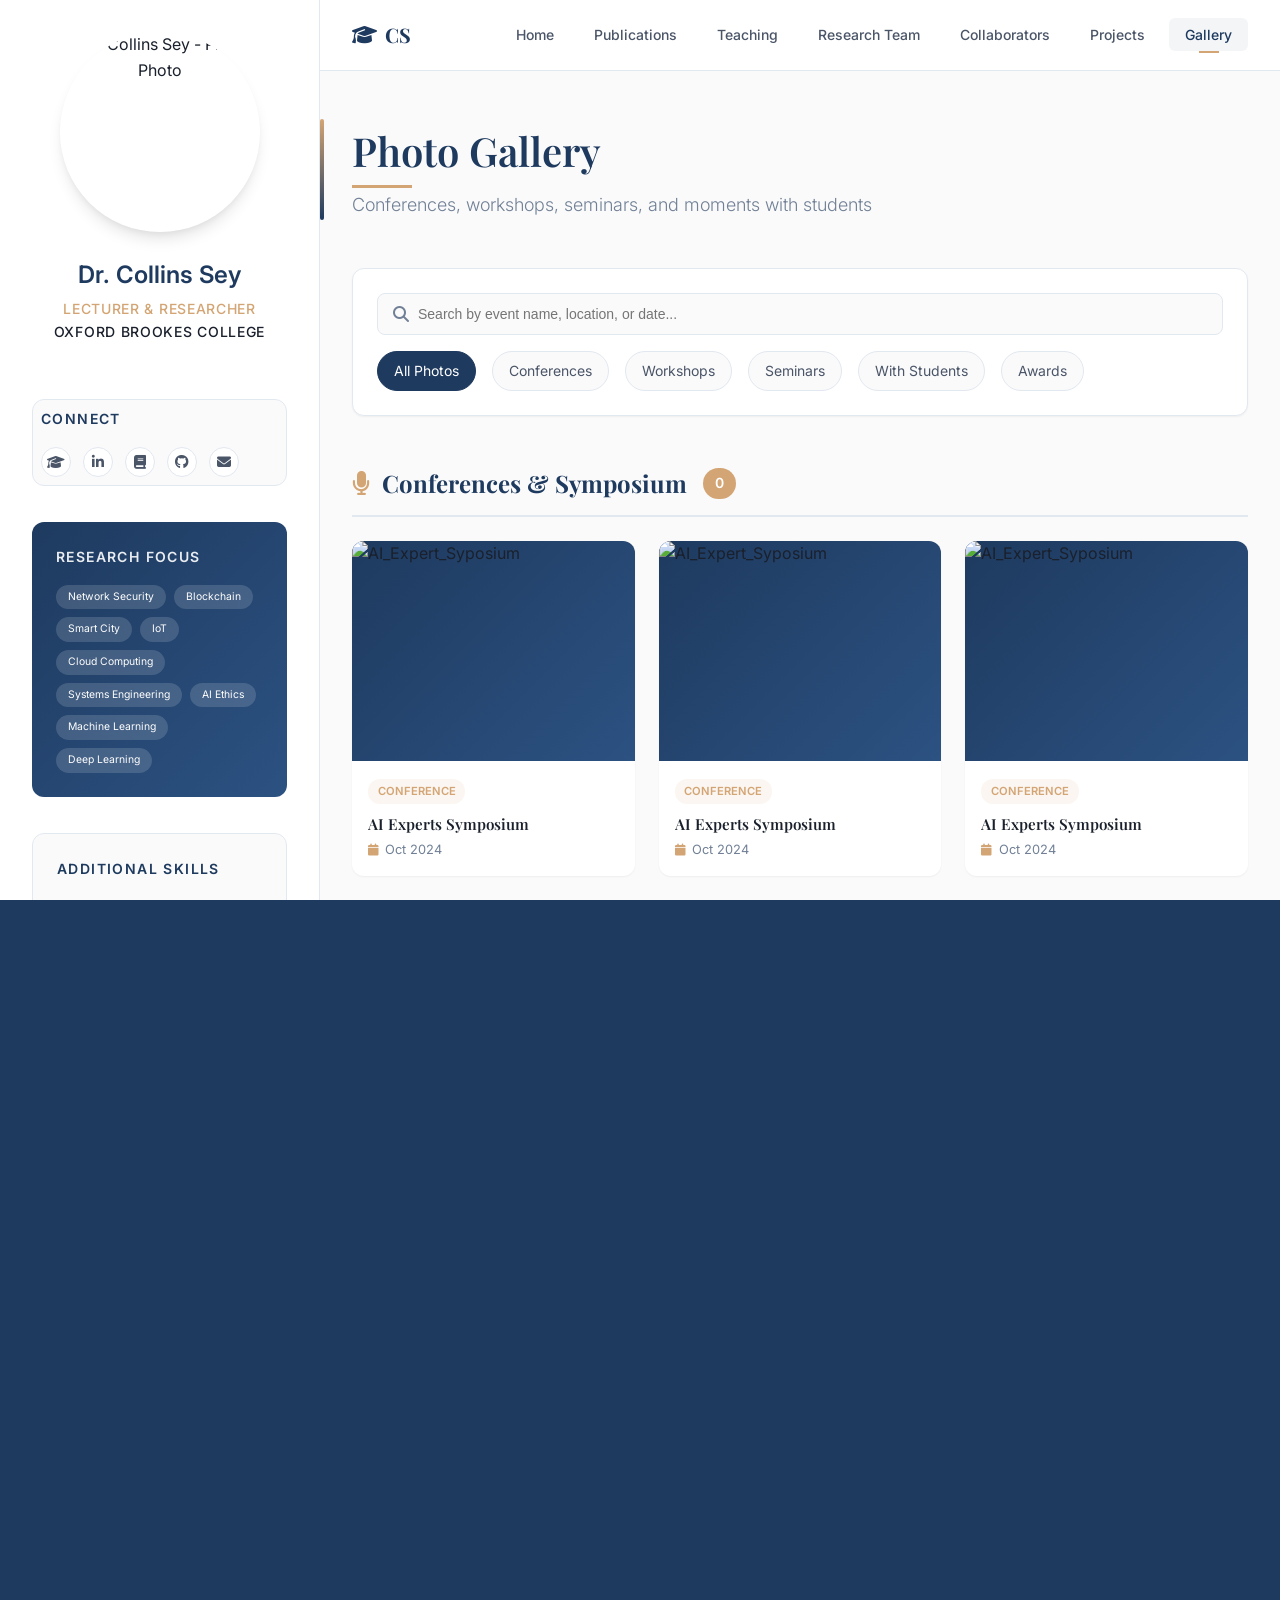
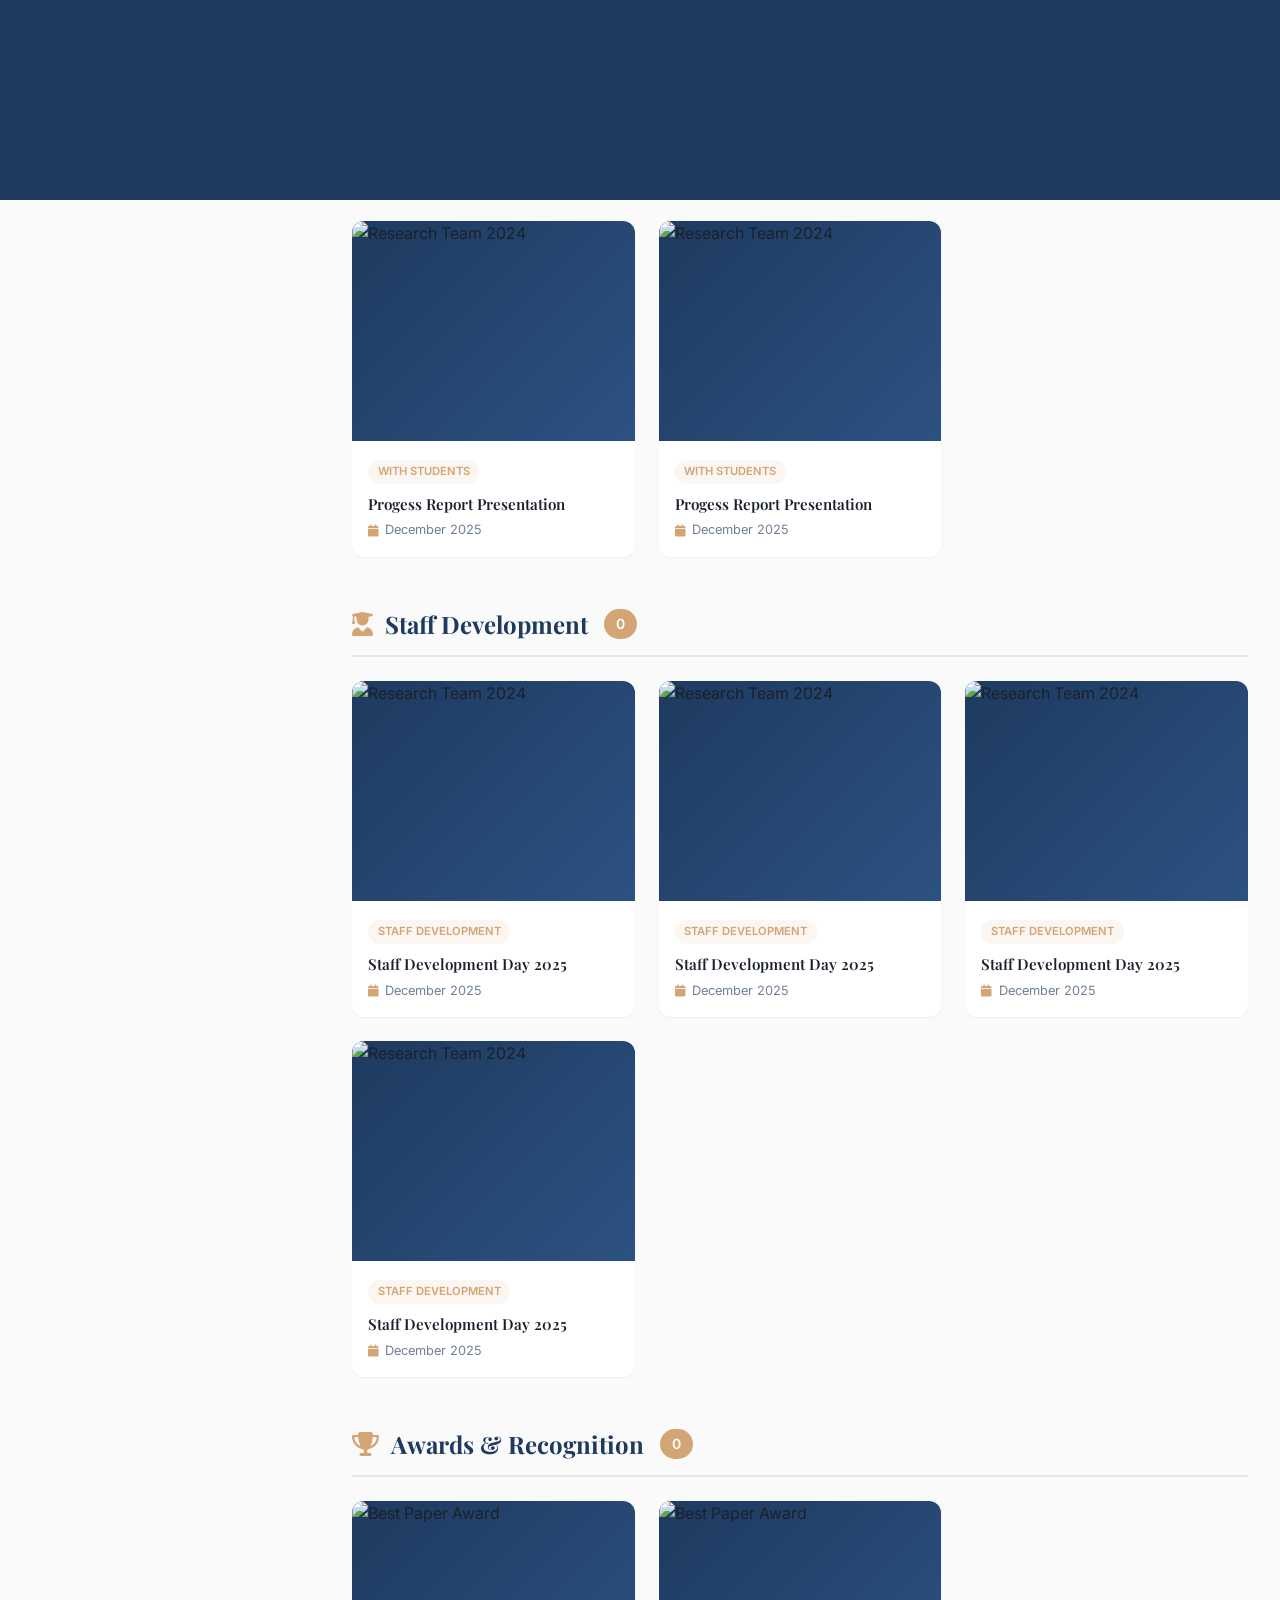
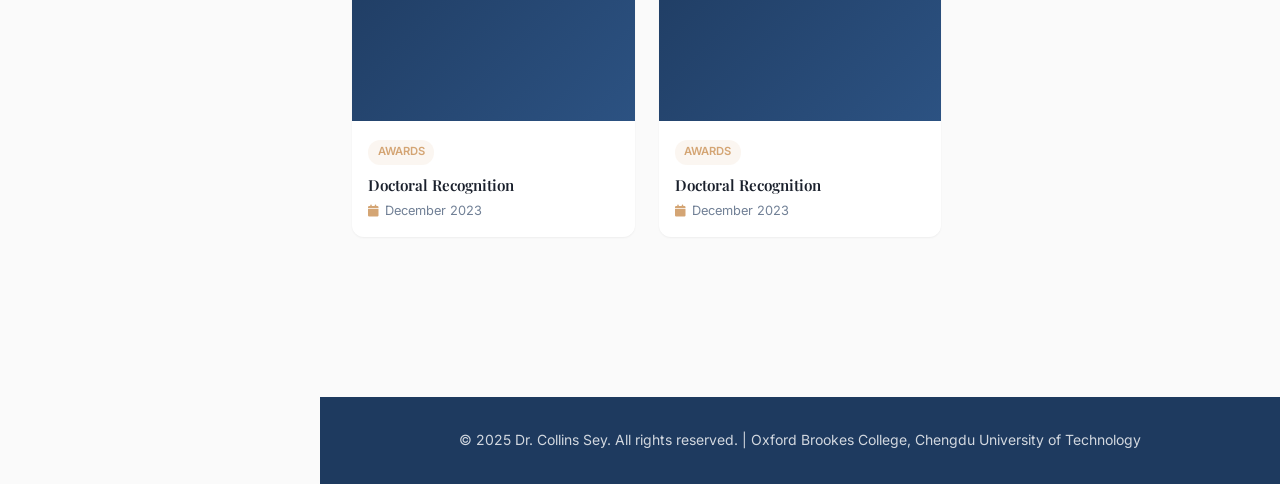
==== gallery.html @ 907a866e "Add files via upload" ====
<!DOCTYPE html>
<html lang="en">
<head>
    <meta charset="UTF-8">
    <meta name="viewport" content="width=device-width, initial-scale=1.0">
    <title>Gallery | Dr. Collins Sey</title>
    <link rel="icon" type="image/png" href="img/favicon.png">
    <link rel="preconnect" href="https://fonts.googleapis.com">
    <link rel="preconnect" href="https://fonts.gstatic.com" crossorigin>
    <link href="https://fonts.googleapis.com/css2?family=Inter:wght@300;400;500;600;700&family=Playfair+Display:wght@400;500;600;700&display=swap" rel="stylesheet">
    <link rel="stylesheet" href="https://cdnjs.cloudflare.com/ajax/libs/font-awesome/6.4.0/css/all.min.css">
    <style>
        :root {
            --primary: #1e3a5f;
            --primary-light: #2c5282;
            --accent: #d4a574;
            --accent-light: #e8c9a8;
            --bg-primary: #fafafa;
            --bg-secondary: #ffffff;
            --text-primary: #1a202c;
            --text-secondary: #4a5568;
            --text-muted: #718096;
            --border: #e2e8f0;
            --shadow-sm: 0 1px 2px 0 rgba(0, 0, 0, 0.05);
            --shadow-md: 0 4px 6px -1px rgba(0, 0, 0, 0.1), 0 2px 4px -1px rgba(0, 0, 0, 0.06);
            --shadow-lg: 0 10px 15px -3px rgba(0, 0, 0, 0.1), 0 4px 6px -2px rgba(0, 0, 0, 0.05);
            --shadow-xl: 0 20px 25px -5px rgba(0, 0, 0, 0.1), 0 10px 10px -5px rgba(0, 0, 0, 0.04);
            --transition: all 0.3s cubic-bezier(0.4, 0, 0.2, 1);
        }

        * {
            margin: 0;
            padding: 0;
            box-sizing: border-box;
        }

        html {
            scroll-behavior: smooth;
        }

        body {
            font-family: 'Inter', sans-serif;
            background-color: var(--bg-primary);
            color: var(--text-primary);
            line-height: 1.6;
            overflow-x: hidden;
        }

        h1, h2, h3, h4 {
            font-family: 'Playfair Display', serif;
            font-weight: 600;
        }

        /* Progress Bar */
        .progress-container {
            position: fixed;
            top: 0;
            left: 0;
            width: 100%;
            height: 3px;
            background: transparent;
            z-index: 1001;
        }

        .progress-bar {
            height: 100%;
            background: linear-gradient(90deg, var(--primary) 0%, var(--accent) 100%);
            width: 0%;
            transition: width 0.1s ease-out;
        }

        /* Layout */
        .app-container {
            display: flex;
            min-height: 100vh;
        }

        /* Sidebar */
        .sidebar {
            position: fixed;
            left: 0;
            top: 0;
            width: 320px;
            height: 100vh;
            background: var(--bg-secondary);
            border-right: 1px solid var(--border);
            padding: 2rem;
            display: flex;
            flex-direction: column;
            z-index: 100;
            overflow-y: auto;
            transition: var(--transition);
        }

        .sidebar-profile {
            text-align: center;
            margin-bottom: 2rem;
        }

        .profile-photo-container {
            position: relative;
            width: 200px;
            height: 200px;
            margin: 0 auto 1.5rem;
            border-radius: 50%;
            overflow: hidden;
            box-shadow: var(--shadow-lg);
            animation: pulse-glow 3s ease-in-out infinite;
        }

        @keyframes pulse-glow {
            0%, 100% { box-shadow: 0 10px 30px rgba(30, 58, 95, 0.2); }
            50% { box-shadow: 0 15px 40px rgba(30, 58, 95, 0.35); }
        }

        .profile-photo {
            width: 100%;
            height: 100%;
            object-fit: cover;
            transition: var(--transition);
        }

        .profile-photo-container:hover .profile-photo {
            transform: scale(1.05);
        }

        .sidebar-name {
            font-size: 1.5rem;
            color: var(--primary);
            margin-bottom: 0.25rem;
            animation: fade-in-up 0.8s ease-out;
            font-family: 'Inter', sans-serif;
        }

        .sidebar-title {
            font-size: 0.875rem;
            color: var(--accent);
            font-weight: 500;
            letter-spacing: 0.05em;
            text-transform: uppercase;
            animation: fade-in-up 0.8s ease-out 0.1s both;
        }

        .sidebar-title-sub {
            font-size: 0.875rem;
            font-weight: 500;
            letter-spacing: 0.05em;
            text-transform: uppercase;
            animation: fade-in-up 0.8s ease-out 0.1s both;
        }

        .research-focus {
            margin: 0.8rem 0;
            padding: 1.5rem;
            background: linear-gradient(135deg, var(--primary) 0%, var(--primary-light) 100%);
            border-radius: 12px;
            color: white;
            animation: fade-in-up 0.8s ease-out 0.2s both;
        }

        .research-focus h3 {
            font-size: 0.875rem;
            text-transform: uppercase;
            letter-spacing: 0.1em;
            margin-bottom: 1rem;
            opacity: 0.9;
            font-family: 'Inter', sans-serif;
        }

        .research-tags {
            display: flex;
            flex-wrap: wrap;
            gap: 0.5rem;
        }

        .research-tag {
            background: rgba(255, 255, 255, 0.15);
            padding: 0.25rem 0.75rem;
            border-radius: 20px;
            font-size: 0.65rem;
            backdrop-filter: blur(10px);
            transition: var(--transition);
        }

        .research-tag:hover {
            background: rgba(255, 255, 255, 0.25);
            transform: translateY(-2px);
        }

        .additional-expertise {
            margin: 1.5rem 0;
            padding: 1.5rem;
            background: var(--bg-primary);
            border-radius: 12px;
            border: 1px solid var(--border);
            animation: fade-in-up 0.8s ease-out 0.25s both;
        }

        .additional-expertise h3 {
            font-size: 0.875rem;
            text-transform: uppercase;
            letter-spacing: 0.1em;
            color: var(--primary);
            margin-bottom: 1rem;
            font-family: 'Inter', sans-serif;
            font-weight: 600;
        }

        .expertise-list {
            list-style: none;
        }

        .expertise-item {
            display: flex;
            align-items: flex-start;
            gap: 0.75rem;
            margin-bottom: 0.75rem;
            font-size: 0.775rem;
            color: var(--text-secondary);
            transition: var(--transition);
        }

        .expertise-item:hover {
            color: var(--primary);
            transform: translateX(5px);
        }

        .expertise-item i {
            color: var(--accent);
            margin-top: 0.25rem;
            font-size: 0.5rem;
        }

        .sidebar-social {
            margin: 1.5rem 0;
            padding: 0.5rem;
            background: var(--bg-primary);
            border-radius: 12px;
            border: 1px solid var(--border);
            animation: fade-in-up 0.8s ease-out 0.35s both;
        }

        .sidebar-social h3 {
            font-size: 0.875rem;
            text-transform: uppercase;
            letter-spacing: 0.1em;
            color: var(--primary);
            margin-bottom: 1rem;
            font-family: 'Inter', sans-serif;
            font-weight: 600;
        }

        .sidebar-social-links {
            display: flex;
            gap: 0.75rem;
            flex-wrap: wrap;
        }

        .sidebar-social-link {
            width: 30px;
            height: 30px;
            border-radius: 50%;
            background: var(--bg-secondary);
            border: 1px solid var(--border);
            display: flex;
            align-items: center;
            justify-content: center;
            color: var(--text-secondary);
            text-decoration: none;
            transition: var(--transition);
            font-size: 0.875rem;
        }

        .sidebar-social-link:hover {
            background: var(--primary);
            border-color: var(--primary);
            color: white;
            transform: translateY(-3px);
            box-shadow: var(--shadow-md);
        }

        .sidebar-contact {
            margin-top: auto;
            padding-top: 1.18rem;
            border-top: 1px solid var(--border);
            animation: fade-in-up 0.8s ease-out 0.4s both;
        }

        .sidebar-contact h4 {
            font-size: 0.975rem;
            color: var(--text-secondary);
            margin-bottom: 1rem;
            font-family: 'Inter', sans-serif;
            font-weight: 500;
        }

        .contact-item {
            display: flex;
            align-items: center;
            gap: 0.75rem;
            margin-bottom: 0.75rem;
            font-size: 0.775rem;
            color: var(--text-secondary);
            transition: var(--transition);
        }

        .contact-item:hover {
            color: var(--primary);
            transform: translateX(5px);
        }

        .contact-item i {
            width: 20px;
            color: var(--accent);
        }

        .sidebar-toggle {
            display: none;
            position: fixed;
            top: 1rem;
            left: 1rem;
            z-index: 101;
            background: var(--bg-secondary);
            border: 1px solid var(--border);
            padding: 0.75rem;
            border-radius: 8px;
            cursor: pointer;
            box-shadow: var(--shadow-md);
            transition: var(--transition);
        }

        .sidebar-toggle:hover {
            background: var(--primary);
            color: white;
        }

        .main-content {
            margin-left: 320px;
            flex: 1;
            min-height: 100vh;
        }

        .top-nav {
            position: sticky;
            top: 0;
            background: rgba(255, 255, 255, 0.95);
            backdrop-filter: blur(10px);
            border-bottom: 1px solid var(--border);
            padding: 0 2rem;
            z-index: 99;
            transition: var(--transition);
        }

        .nav-container {
            max-width: 1200px;
            margin: 0 auto;
            display: flex;
            justify-content: space-between;
            align-items: center;
            height: 70px;
        }

        .nav-logo {
            font-family: 'Playfair Display', serif;
            font-size: 1.25rem;
            font-weight: 700;
            color: var(--primary);
            text-decoration: none;
            display: flex;
            align-items: center;
            gap: 0.5rem;
        }

        .nav-links {
            display: flex;
            list-style: none;
            gap: 0.5rem;
        }

        .nav-link {
            text-decoration: none;
            color: var(--text-secondary);
            font-size: 0.875rem;
            font-weight: 500;
            padding: 0.5rem 1rem;
            border-radius: 6px;
            transition: var(--transition);
            position: relative;
        }

        .nav-link:hover,
        .nav-link.active {
            color: var(--primary);
            background: rgba(30, 58, 95, 0.05);
        }

        .nav-link::after {
            content: '';
            position: absolute;
            bottom: -2px;
            left: 50%;
            transform: translateX(-50%);
            width: 0;
            height: 2px;
            background: var(--accent);
            transition: var(--transition);
        }

        .nav-link:hover::after,
        .nav-link.active::after {
            width: 20px;
        }

        .mobile-nav-toggle {
            display: none;
            background: none;
            border: none;
            font-size: 1.5rem;
            color: var(--primary);
            cursor: pointer;
            padding: 0.5rem;
            z-index: 1000;
            transition: var(--transition);
        }

        .mobile-nav {
            display: none;
            position: fixed;
            top: 70px;
            left: 0;
            right: 0;
            background: var(--bg-secondary);
            border-bottom: 1px solid var(--border);
            box-shadow: var(--shadow-lg);
            z-index: 98;
            max-height: 0;
            overflow: hidden;
            transition: max-height 0.3s ease-out;
        }

        .mobile-nav.active {
            max-height: 500px;
        }

        .mobile-nav-links {
            list-style: none;
            padding: 1rem;
        }

        .mobile-nav-link {
            display: block;
            padding: 1rem;
            color: var(--text-secondary);
            text-decoration: none;
            font-weight: 500;
            border-radius: 8px;
            transition: var(--transition);
            border-bottom: 1px solid var(--border);
        }

        .mobile-nav-link:hover,
        .mobile-nav-link.active {
            background: rgba(30, 58, 95, 0.05);
            color: var(--primary);
            padding-left: 1.5rem;
        }

        .mobile-nav-link i {
            margin-right: 0.75rem;
            width: 20px;
            color: var(--accent);
        }

        .page-section {
            max-width: 1200px;
            margin: 0 auto;
            padding: 3rem 2rem;
            opacity: 0;
            transform: translateY(20px);
            animation: fade-in-up 0.6s ease-out forwards;
        }

        @keyframes fade-in-up {
            to {
                opacity: 1;
                transform: translateY(0);
            }
        }

        .section-header {
            margin-bottom: 3rem;
            position: relative;
        }

        .section-header::before {
            content: '';
            position: absolute;
            left: -2rem;
            top: 0;
            width: 4px;
            height: 100%;
            background: linear-gradient(180deg, var(--accent) 0%, var(--primary) 100%);
            border-radius: 2px;
        }

        .section-title {
            font-size: 2.5rem;
            color: var(--primary);
            margin-bottom: 0.5rem;
            position: relative;
            display: inline-block;
        }

        .section-title::after {
            content: '';
            position: absolute;
            bottom: -5px;
            left: 0;
            width: 60px;
            height: 3px;
            background: var(--accent);
            animation: expand-width 1s ease-out 0.5s both;
        }

        @keyframes expand-width {
            from { width: 0; }
            to { width: 60px; }
        }

        .section-subtitle {
            color: var(--text-muted);
            font-size: 1.125rem;
            font-weight: 300;
        }

        /* Gallery Controls */
        .gallery-controls {
            background: var(--bg-secondary);
            padding: 1.5rem;
            border-radius: 12px;
            border: 1px solid var(--border);
            margin-bottom: 3rem;
            box-shadow: var(--shadow-sm);
        }

        .search-box {
            position: relative;
            width: 100%;
            margin-bottom: 1rem;
        }

        .search-box input {
            width: 100%;
            padding: 0.75rem 1rem 0.75rem 2.5rem;
            border: 1px solid var(--border);
            border-radius: 8px;
            font-size: 0.875rem;
            transition: var(--transition);
            background: var(--bg-primary);
        }

        .search-box input:focus {
            outline: none;
            border-color: var(--accent);
            box-shadow: 0 0 0 3px rgba(212, 165, 116, 0.1);
        }

        .search-box i {
            position: absolute;
            left: 1rem;
            top: 50%;
            transform: translateY(-50%);
            color: var(--text-muted);
        }

        .gallery-filters {
            display: flex;
            gap: 1rem;
            flex-wrap: wrap;
        }

        .filter-chip {
            padding: 0.5rem 1rem;
            background: var(--bg-primary);
            border: 1px solid var(--border);
            border-radius: 20px;
            font-size: 0.875rem;
            color: var(--text-secondary);
            cursor: pointer;
            transition: var(--transition);
        }

        .filter-chip:hover,
        .filter-chip.active {
            background: var(--primary);
            color: white;
            border-color: var(--primary);
        }

        /* Gallery Stats */
        .gallery-stats {
            display: grid;
            grid-template-columns: repeat(4, 1fr);
            gap: 1.5rem;
            margin-bottom: 3rem;
        }

        .stat-card {
            background: var(--bg-secondary);
            padding: 1.5rem;
            border-radius: 12px;
            border: 1px solid var(--border);
            text-align: center;
            transition: var(--transition);
        }

        .stat-card:hover {
            transform: translateY(-5px);
            box-shadow: var(--shadow-md);
        }

        .stat-icon {
            width: 50px;
            height: 50px;
            background: linear-gradient(135deg, var(--accent-light) 0%, var(--accent) 100%);
            border-radius: 12px;
            display: flex;
            align-items: center;
            justify-content: center;
            margin: 0 auto 1rem;
            color: white;
            font-size: 1.25rem;
        }

        .stat-number {
            font-size: 2rem;
            font-weight: 700;
            color: var(--primary);
            display: block;
        }

        .stat-label {
            font-size: 0.875rem;
            color: var(--text-muted);
        }

        /* Gallery Grid */
        .gallery-section {
            margin-bottom: 3rem;
        }

        .gallery-header {
            display: flex;
            align-items: center;
            gap: 1rem;
            margin-bottom: 1.5rem;
            padding-bottom: 0.75rem;
            border-bottom: 2px solid var(--border);
        }

        .gallery-title {
            font-size: 1.5rem;
            color: var(--primary);
            font-weight: 700;
            display: flex;
            align-items: center;
            gap: 0.75rem;
        }

        .gallery-title i {
            color: var(--accent);
        }

        .gallery-count {
            background: var(--accent);
            color: white;
            padding: 0.25rem 0.75rem;
            border-radius: 20px;
            font-size: 0.875rem;
            font-weight: 600;
        }

        .gallery-grid {
            display: grid;
            grid-template-columns: repeat(auto-fill, minmax(280px, 1fr));
            gap: 1.5rem;
        }

        .gallery-item {
            position: relative;
            background: var(--bg-secondary);
            border-radius: 12px;
            overflow: hidden;
            box-shadow: var(--shadow-sm);
            transition: var(--transition);
            cursor: pointer;
            opacity: 0;
            transform: translateY(20px);
            animation: fade-in-up 0.5s ease-out forwards;
        }

        .gallery-item:hover {
            transform: translateY(-5px);
            box-shadow: var(--shadow-lg);
        }

        .gallery-image-container {
            position: relative;
            width: 100%;
            height: 220px;
            overflow: hidden;
            background: linear-gradient(135deg, var(--primary) 0%, var(--primary-light) 100%);
        }

        .gallery-image {
            width: 100%;
            height: 100%;
            object-fit: cover;
            transition: var(--transition);
        }

        .gallery-item:hover .gallery-image {
            transform: scale(1.05);
        }

        .gallery-overlay {
            position: absolute;
            top: 0;
            left: 0;
            right: 0;
            bottom: 0;
            background: linear-gradient(to top, rgba(30, 58, 95, 0.9) 0%, transparent 60%);
            opacity: 0;
            transition: var(--transition);
            display: flex;
            align-items: flex-end;
            padding: 1rem;
        }

        .gallery-item:hover .gallery-overlay {
            opacity: 1;
        }

        .gallery-overlay-content {
            color: white;
            transform: translateY(10px);
            transition: var(--transition);
        }

        .gallery-item:hover .gallery-overlay-content {
            transform: translateY(0);
        }

        .gallery-overlay-title {
            font-size: 0.9rem;
            font-weight: 600;
            margin-bottom: 0.25rem;
        }

        .gallery-overlay-date {
            font-size: 0.75rem;
            opacity: 0.9;
        }

        .gallery-info {
            padding: 1rem;
        }

        .gallery-category {
            display: inline-block;
            padding: 0.2rem 0.6rem;
            background: rgba(212, 165, 116, 0.1);
            color: var(--accent);
            border-radius: 12px;
            font-size: 0.7rem;
            font-weight: 600;
            text-transform: uppercase;
            margin-bottom: 0.5rem;
        }

        .gallery-item-title {
            font-size: 0.95rem;
            color: var(--text-primary);
            font-weight: 600;
            margin-bottom: 0.25rem;
            white-space: nowrap;
            overflow: hidden;
            text-overflow: ellipsis;
        }

        .gallery-item-date {
            font-size: 0.8rem;
            color: var(--text-muted);
            display: flex;
            align-items: center;
            gap: 0.4rem;
        }

        .gallery-item-date i {
            color: var(--accent);
            font-size: 0.75rem;
        }

        /* No Results */
        .no-results {
            text-align: center;
            padding: 4rem 2rem;
            color: var(--text-muted);
            grid-column: 1 / -1;
        }

        .no-results i {
            font-size: 3rem;
            margin-bottom: 1rem;
            color: var(--border);
        }

        .no-results h3 {
            color: var(--text-primary);
            margin-bottom: 0.5rem;
        }

        /* Footer */
        .footer {
            background: var(--primary);
            color: white;
            padding: 2rem;
            text-align: center;
            margin-top: 4rem;
        }

        .footer-content {
            max-width: 1200px;
            margin: 0 auto;
        }

        .footer-text {
            opacity: 0.8;
            font-size: 0.875rem;
        }

        /* Modal Styles */
        .modal-overlay {
            position: fixed;
            top: 0;
            left: 0;
            width: 100%;
            height: 100%;
            background: rgba(0, 0, 0, 0.9);
            backdrop-filter: blur(8px);
            z-index: 2000;
            display: flex;
            align-items: center;
            justify-content: center;
            opacity: 0;
            visibility: hidden;
            transition: all 0.3s ease;
            padding: 2rem;
        }

        .modal-overlay.active {
            opacity: 1;
            visibility: visible;
        }

        .modal-content {
            background: var(--bg-secondary);
            border-radius: 16px;
            max-width: 1000px;
            width: 100%;
            max-height: 90vh;
            overflow: hidden;
            position: relative;
            transform: scale(0.9);
            transition: all 0.3s ease;
            box-shadow: var(--shadow-xl);
            display: flex;
            flex-direction: column;
        }

        .modal-overlay.active .modal-content {
            transform: scale(1);
        }

        .modal-close {
            position: absolute;
            top: 1rem;
            right: 1rem;
            width: 44px;
            height: 44px;
            border-radius: 50%;
            background: rgba(255, 255, 255, 0.9);
            border: none;
            display: flex;
            align-items: center;
            justify-content: center;
            cursor: pointer;
            transition: var(--transition);
            z-index: 10;
            color: var(--text-primary);
            font-size: 1.25rem;
            box-shadow: var(--shadow-md);
        }

        .modal-close:hover {
            background: var(--primary);
            color: white;
            transform: rotate(90deg);
        }

        .modal-image-container {
            width: 100%;
            height: 60vh;
            min-height: 400px;
            background: var(--bg-primary);
            display: flex;
            align-items: center;
            justify-content: center;
            overflow: hidden;
        }

        .modal-image {
            max-width: 100%;
            max-height: 100%;
            object-fit: contain;
        }

        .modal-info {
            padding: 2rem;
            background: var(--bg-secondary);
        }

        .modal-category {
            display: inline-block;
            padding: 0.35rem 1rem;
            background: rgba(212, 165, 116, 0.15);
            color: var(--accent);
            border-radius: 20px;
            font-size: 0.8rem;
            font-weight: 600;
            text-transform: uppercase;
            margin-bottom: 1rem;
        }

        .modal-title {
            font-size: 1.75rem;
            color: var(--text-primary);
            margin-bottom: 0.75rem;
            font-weight: 700;
        }

        .modal-meta {
            display: flex;
            flex-wrap: wrap;
            gap: 1.5rem;
            margin-bottom: 1.5rem;
        }

        .modal-meta-item {
            display: flex;
            align-items: center;
            gap: 0.5rem;
            font-size: 0.9rem;
            color: var(--text-secondary);
        }

        .modal-meta-item i {
            color: var(--accent);
            width: 20px;
        }

        .modal-description {
            font-size: 1rem;
            color: var(--text-secondary);
            line-height: 1.8;
        }

        .modal-nav {
            position: absolute;
            top: 50%;
            transform: translateY(-50%);
            width: 50px;
            height: 50px;
            border-radius: 50%;
            background: rgba(255, 255, 255, 0.9);
            border: none;
            display: flex;
            align-items: center;
            justify-content: center;
            cursor: pointer;
            transition: var(--transition);
            color: var(--text-primary);
            font-size: 1.25rem;
            box-shadow: var(--shadow-md);
            z-index: 10;
        }

        .modal-nav:hover {
            background: var(--primary);
            color: white;
        }

        .modal-nav.prev {
            left: 1rem;
        }

        .modal-nav.next {
            right: 1rem;
        }

        @media (max-width: 1024px) {
            .sidebar {
                transform: translateX(-100%);
            }

            .sidebar.active {
                transform: translateX(0);
            }

            .sidebar-toggle {
                display: block;
            }

            .main-content {
                margin-left: 0;
            }

            .gallery-stats {
                grid-template-columns: repeat(2, 1fr);
            }

            .gallery-grid {
                grid-template-columns: repeat(auto-fill, minmax(250px, 1fr));
            }

            .modal-content {
                max-width: 95vw;
            }

            .modal-image-container {
                height: 50vh;
                min-height: 300px;
            }
        }

        @media (max-width: 768px) {
            .nav-links {
                display: none;
            }

            .mobile-nav-toggle {
                display: block;
            }

            .mobile-nav {
                display: block;
            }

            .section-title {
                font-size: 1.75rem;
            }

            .gallery-grid {
                grid-template-columns: repeat(auto-fill, minmax(200px, 1fr));
                gap: 1rem;
            }

            .gallery-image-container {
                height: 180px;
            }

            .gallery-header {
                flex-wrap: wrap;
            }

            .modal-image-container {
                height: 40vh;
                min-height: 250px;
            }

            .modal-info {
                padding: 1.5rem;
            }

            .modal-title {
                font-size: 1.25rem;
            }

            .modal-nav {
                width: 40px;
                height: 40px;
                font-size: 1rem;
            }

            .modal-nav.prev {
                left: 0.5rem;
            }

            .modal-nav.next {
                right: 0.5rem;
            }
        }

        .page-transition {
            position: fixed;
            top: 0;
            left: 0;
            width: 100%;
            height: 100%;
            background: var(--primary);
            z-index: 10000;
            transform: translateY(100%);
            transition: transform 0.5s cubic-bezier(0.4, 0, 0.2, 1);
            pointer-events: none;
        }

        .page-transition.active {
            transform: translateY(0);
        }

        a:focus-visible,
        button:focus-visible,
        input:focus-visible {
            outline: 2px solid var(--accent);
            outline-offset: 2px;
        }

        .hidden {
            display: none !important;
        }
    </style>
</head>
<body>
    <!-- Progress Bar -->
    <div class="progress-container" role="progressbar" aria-label="Page scroll progress">
        <div class="progress-bar" id="progressBar"></div>
    </div>

    <!-- Page Transition Overlay -->
    <div class="page-transition" id="pageTransition"></div>

    <!-- Mobile Sidebar Toggle -->
    <button class="sidebar-toggle" id="sidebarToggle" aria-label="Toggle sidebar">
        <i class="fas fa-user"></i>
    </button>

    <div class="app-container">
        <!-- Sidebar -->
        <aside class="sidebar" id="sidebar" role="complementary" aria-label="Profile sidebar">
            <div class="sidebar-profile">
                <div class="profile-photo-container">
                    <img src="img/Collins Sey_CL.jpg" 
                         alt="Dr. Collins Sey - Profile Photo" 
                         class="profile-photo">
                </div>
                <h2 class="sidebar-name">Dr. Collins Sey</h2>
                <p class="sidebar-title">Lecturer & Researcher</p>
                <p class="sidebar-title-sub">Oxford Brookes College</p>
            </div>
            
            <div class="sidebar-social">
                <h3>Connect</h3>
                <div class="sidebar-social-links">
                    <a href="https://scholar.google.com/citations?user=-U8jzsAAAAAJ&hl=en" class="sidebar-social-link" aria-label="Google Scholar" target="_blank">
                        <i class="fas fa-graduation-cap"></i>
                    </a>
                    <a href="https://linkedin.com/in/collins-sey-a9304982" class="sidebar-social-link" aria-label="LinkedIn" target="_blank">
                        <i class="fab fa-linkedin-in"></i>
                    </a>
                    <a href="https://www.researchgate.net/profile/Collins-Sey?ev=hdr_xprf" class="sidebar-social-link" aria-label="ResearchGate" target="_blank">
                        <i class="fas fa-book"></i>
                    </a>
                    <a href="https://clinsey.github.io/" class="sidebar-social-link" aria-label="GitHub" target="_blank">
                        <i class="fab fa-github"></i>
                    </a>
                    <a href="mailto:collins.sey@zy.cdut.edu.cn" class="sidebar-social-link" aria-label="Email" target="_blank">
                        <i class="fas fa-envelope"></i>
                    </a>
                </div>
            </div>

            <div class="research-focus">
                <h3>Research Focus</h3>
                <div class="research-tags">
                    <span class="research-tag">Network Security</span>
                    <span class="research-tag">Blockchain</span>
                    <span class="research-tag">Smart City</span>
                    <span class="research-tag">IoT</span>
                    <span class="research-tag">Cloud Computing</span>
                    <span class="research-tag">Systems Engineering</span>
                    <span class="research-tag">AI Ethics</span>
                    <span class="research-tag">Machine Learning</span>
                    <span class="research-tag">Deep Learning</span>
                </div>
            </div>

            <div class="additional-expertise">
                <h3>Additional Skills</h3>
                <ul class="expertise-list">
                    <li class="expertise-item">
                        <i class="fas fa-circle"></i>
                        <span>Research Methods</span>
                    </li>
                    <li class="expertise-item">
                        <i class="fas fa-circle"></i>
                        <span>Student Mentorship and Academic Guidance</span>
                    </li>
                    <li class="expertise-item">
                        <i class="fas fa-circle"></i>
                        <span>Curriculum Development</span>
                    </li>
                    <li class="expertise-item">
                        <i class="fas fa-circle"></i>
                        <span>Training and Professional Development</span>
                    </li>
                    <li class="expertise-item">
                        <i class="fas fa-circle"></i>
                        <span>Project Coordination</span>
                    </li>
                </ul>
            </div>

            <div class="sidebar-contact">
                <h4>Contact Information</h4>
                <div class="contact-item">
                    <i class="fas fa-university"></i>
                    <span>Chengdu University of Technology</span>
                </div>
                <div class="contact-item">
                    <i class="fas fa-building"></i>
                    <span>Dept. of Computer Sci & Software Eng</span>
                </div>
                <div class="contact-item">
                    <i class="fas fa-map-marker-alt"></i>
                    <span>Building 8, Room 8204</span>
                </div>
            </div>
        </aside>

        <!-- Main Content -->
        <main class="main-content">
            <!-- Top Navigation -->
            <nav class="top-nav" role="navigation" aria-label="Main navigation">
                <div class="nav-container">
                    <a href="index.html" class="nav-logo">
                        <i class="fas fa-graduation-cap"></i>
                        <span>CS</span>
                    </a>
                    
                    <ul class="nav-links" role="menubar">
                        <li role="none"><a href="index.html" class="nav-link" role="menuitem">Home</a></li>
                        <li role="none"><a href="publications.html" class="nav-link" role="menuitem">Publications</a></li>
                        <li role="none"><a href="teaching.html" class="nav-link" role="menuitem">Teaching</a></li>
                        <li role="none"><a href="research-team.html" class="nav-link" role="menuitem">Research Team</a></li>
                        <li role="none"><a href="collaborators.html" class="nav-link" role="menuitem">Collaborators</a></li>
                        <li role="none"><a href="projects.html" class="nav-link" role="menuitem">Projects</a></li>
                        <li role="none"><a href="gallery.html" class="nav-link active" role="menuitem">Gallery</a></li>
                        <!--<li role="none"><a href="contact.html" class="nav-link" role="menuitem">Contact</a></li>-->
                    </ul>

                    <button class="mobile-nav-toggle" id="mobileNavToggle" aria-label="Toggle mobile navigation" aria-expanded="false">
                        <i class="fas fa-bars" id="mobileNavIcon"></i>
                    </button>
                </div>
            </nav>

            <!-- Mobile Navigation Menu -->
            <nav class="mobile-nav" id="mobileNav" role="navigation" aria-label="Mobile navigation">
                <ul class="mobile-nav-links">
                    <li><a href="index.html" class="mobile-nav-link"><i class="fas fa-home"></i> Home</a></li>
                    <li><a href="publications.html" class="mobile-nav-link"><i class="fas fa-book"></i> Publications</a></li>
                    <li><a href="teaching.html" class="mobile-nav-link"><i class="fas fa-chalkboard-teacher"></i> Teaching</a></li>
                    <li><a href="research-team.html" class="mobile-nav-link"><i class="fas fa-users"></i> Research Team</a></li>
                    <li><a href="collaborators.html" class="mobile-nav-link"><i class="fas fa-handshake"></i> Collaborators</a></li>
                    <li><a href="projects.html" class="mobile-nav-link"><i class="fas fa-project-diagram"></i> Projects</a></li>
                    <li><a href="gallery.html" class="mobile-nav-link active"><i class="fas fa-images"></i> Gallery</a></li>
                    <!--<li><a href="contact.html" class="mobile-nav-link"><i class="fas fa-envelope"></i> Contact</a></li>-->
                </ul>
            </nav>

            <!-- Gallery Section -->
            <section class="page-section" id="gallery" aria-label="Gallery section">
                <div class="section-header">
                    <h1 class="section-title">Photo Gallery</h1>
                    <p class="section-subtitle">Conferences, workshops, seminars, and moments with students</p>
                </div>

                <!-- Gallery Controls -->
                <div class="gallery-controls">
                    <div class="search-box">
                        <i class="fas fa-search"></i>
                        <input type="text" id="searchInput" placeholder="Search by event name, location, or date...">
                    </div>
                    <div class="gallery-filters">
                        <span class="filter-chip active" data-filter="all">All Photos</span>
                        <span class="filter-chip" data-filter="conference">Conferences</span>
                        <span class="filter-chip" data-filter="workshop">Workshops</span>
                        <span class="filter-chip" data-filter="seminar">Seminars</span>
                        <span class="filter-chip" data-filter="students">With Students</span>
                        <span class="filter-chip" data-filter="award">Awards</span>
                    </div>
                </div>

                <!-- Stats -->
                 <!--
                <div class="gallery-stats">
                    <div class="stat-card">
                        <div class="stat-icon">
                            <i class="fas fa-images"></i>
                        </div>
                        <span class="stat-number" id="totalPhotos">0</span>
                        <span class="stat-label">Total Photos</span>
                    </div>
                    <div class="stat-card">
                        <div class="stat-icon">
                            <i class="fas fa-calendar-alt"></i>
                        </div>
                        <span class="stat-number" id="totalEvents">0</span>
                        <span class="stat-label">Events</span>
                    </div>
                    <div class="stat-card">
                        <div class="stat-icon">
                            <i class="fas fa-globe"></i>
                        </div>
                        <span class="stat-number" id="totalLocations">0</span>
                        <span class="stat-label">Locations</span>
                    </div>
                    <div class="stat-card">
                        <div class="stat-icon">
                            <i class="fas fa-user-graduate"></i>
                        </div>
                        <span class="stat-number" id="totalYears">0</span>
                        <span class="stat-label">Years Active</span>
                    </div>
                </div>-->

                <!-- Conferences Section -->
                <div class="gallery-section" id="conferenceSection" data-category="conference">
                    <div class="gallery-header">
                        <h2 class="gallery-title">
                            <i class="fas fa-microphone"></i>
                            Conferences & Symposium
                        </h2>
                        <span class="gallery-count" id="conferenceCount">0</span>
                    </div>
                    <div class="gallery-grid" id="conferenceGrid">
                        <!-- Conference Photo 1 -->
                        <article class="gallery-item" data-title="AI Experts Symposium" data-category="conference" data-date="Oct 2024" data-location="Chengdu, China" data-description=" " data-image="img/gallery/AI_Expert_Syposium.jpg">
                            <div class="gallery-image-container">
                                <img src="img/gallery/AI_Expert_Syposium.jpg" alt="AI_Expert_Syposium" class="gallery-image">
                                <div class="gallery-overlay">
                                    <div class="gallery-overlay-content">
                                        <div class="gallery-overlay-title">AI Experts Symposium</div>
                                        <div class="gallery-overlay-date">Chengdu, China</div>
                                    </div>
                                </div>
                            </div>
                            <div class="gallery-info">
                                <span class="gallery-category">Conference</span>
                                <h3 class="gallery-item-title">AI Experts Symposium</h3>
                                <div class="gallery-item-date">
                                    <i class="fas fa-calendar"></i>
                                    Oct 2024
                                </div>
                            </div>
                        </article>

                        <!-- Conference Photo 2 -->
                        <article class="gallery-item" data-title="AI Experts Symposium" data-category="conference" data-date="Oct 2024" data-location="Chengdu, China" data-description=" " data-image="img/gallery/AI_Expert_Syposium2.jpg">
                            <div class="gallery-image-container">
                                <img src="img/gallery/AI_Expert_Syposium2.jpg" alt="AI_Expert_Syposium" class="gallery-image">
                                <div class="gallery-overlay">
                                    <div class="gallery-overlay-content">
                                        <div class="gallery-overlay-title">AI Experts Symposium</div>
                                        <div class="gallery-overlay-date">Chengdu, China</div>
                                    </div>
                                </div>
                            </div>
                            <div class="gallery-info">
                                <span class="gallery-category">Conference</span>
                                <h3 class="gallery-item-title">AI Experts Symposium</h3>
                                <div class="gallery-item-date">
                                    <i class="fas fa-calendar"></i>
                                    Oct 2024
                                </div>
                            </div>
                        </article>

                        <!-- Conference Photo 3 -->
                        <article class="gallery-item" data-title="AI Experts Symposium" data-category="conference" data-date="Oct 2024" data-location="Chengdu, China" data-description=" " data-image="img/gallery/AI_Expert_Syposium3.jpg">
                            <div class="gallery-image-container">
                                <img src="img/gallery/AI_Expert_Syposium3.jpg" alt="AI_Expert_Syposium" class="gallery-image">
                                <div class="gallery-overlay">
                                    <div class="gallery-overlay-content">
                                        <div class="gallery-overlay-title">AI Experts Symposium</div>
                                        <div class="gallery-overlay-date">Chengdu, China</div>
                                    </div>
                                </div>
                            </div>
                            <div class="gallery-info">
                                <span class="gallery-category">Conference</span>
                                <h3 class="gallery-item-title">AI Experts Symposium</h3>
                                <div class="gallery-item-date">
                                    <i class="fas fa-calendar"></i>
                                    Oct 2024
                                </div>
                            </div>
                        </article>
                    </div>
                </div>

                <!-- Workshops Section -->
                <div class="gallery-section" id="workshopSection" data-category="workshop">
                    <div class="gallery-header">
                        <h2 class="gallery-title">
                            <i class="fas fa-tools"></i>
                            Workshops
                        </h2>
                        <span class="gallery-count" id="workshopCount">0</span>
                    </div>
                    <div class="gallery-grid" id="workshopGrid">
                        <!-- Workshop Photo 1 -->
                        <article class="gallery-item" data-title="Prompt Engineering Workshop" data-category="workshop" data-date="March 2024" data-location="University of Electronic Science and Technology of China, Chengdu" data-description=" " data-image="img/gallery/Prompt 1.jpeg">
                            <div class="gallery-image-container">
                                <img src="img/gallery/Prompt 1.jpeg" alt="Blockchain Security Workshop" class="gallery-image">
                                <div class="gallery-overlay">
                                    <div class="gallery-overlay-content">
                                        <div class="gallery-overlay-title">Prompt Engineering Workshop</div>
                                        <div class="gallery-overlay-date">UESTC, Chengdu, China</div>
                                    </div>
                                </div>
                            </div>
                            <div class="gallery-info">
                                <span class="gallery-category">Workshop</span>
                                <h3 class="gallery-item-title">Prompt Engineering Workshop</h3>
                                <div class="gallery-item-date">
                                    <i class="fas fa-calendar"></i>
                                    March 2024
                                </div>
                            </div>
                        </article>

                        <!-- Workshop Photo 2 -->
                        <article class="gallery-item" data-title="Prompt Engineering Workshop" data-category="workshop" data-date="March 2024" data-location="University of Electronic Science and Technology of China, Chengdu" data-description=" " data-image="img/gallery/Prompt 2.jpeg">
                            <div class="gallery-image-container">
                                <img src="img/gallery/Prompt 2.jpeg" alt="Blockchain Security Workshop" class="gallery-image">
                                <div class="gallery-overlay">
                                    <div class="gallery-overlay-content">
                                        <div class="gallery-overlay-title">Prompt Engineering Workshop</div>
                                        <div class="gallery-overlay-date">UESTC, Chengdu, China</div>
                                    </div>
                                </div>
                            </div>
                            <div class="gallery-info">
                                <span class="gallery-category">Workshop</span>
                                <h3 class="gallery-item-title">Prompt Engineering Workshop</h3>
                                <div class="gallery-item-date">
                                    <i class="fas fa-calendar"></i>
                                    March 2024
                                </div>
                            </div>
                        </article>

                        <!-- Workshop Photo 3 -->
                        <article class="gallery-item" data-title="Prompt Engineering Workshop" data-category="workshop" data-date="March 2024" data-location="University of Electronic Science and Technology of China, Chengdu" data-description=" " data-image="img/gallery/Prompt 3.jpeg">
                            <div class="gallery-image-container">
                                <img src="img/gallery/Prompt 3.jpeg" alt="Blockchain Security Workshop" class="gallery-image">
                                <div class="gallery-overlay">
                                    <div class="gallery-overlay-content">
                                        <div class="gallery-overlay-title">Prompt Engineering Workshop</div>
                                        <div class="gallery-overlay-date">UUESTC, Chengdu, China</div>
                                    </div>
                                </div>
                            </div>
                            <div class="gallery-info">
                                <span class="gallery-category">Workshop</span>
                                <h3 class="gallery-item-title">Prompt Engineering Workshop</h3>
                                <div class="gallery-item-date">
                                    <i class="fas fa-calendar"></i>
                                    March 2024
                                </div>
                            </div>
                        </article>

                        <!-- Workshop Photo 4 -->
                        <article class="gallery-item" data-title="Prompt Engineering Workshop" data-category="workshop" data-date="March 2024" data-location="University of Electronic Science and Technology of China, Chengdu" data-description=" " data-image="img/gallery/Prompt 4.jpg">
                            <div class="gallery-image-container">
                                <img src="img/gallery/Prompt 4.jpg" alt="Blockchain Security Workshop" class="gallery-image">
                                <div class="gallery-overlay">
                                    <div class="gallery-overlay-content">
                                        <div class="gallery-overlay-title">Prompt Engineering Workshop</div>
                                        <div class="gallery-overlay-date">UUESTC, Chengdu, China</div>
                                    </div>
                                </div>
                            </div>
                            <div class="gallery-info">
                                <span class="gallery-category">Workshop</span>
                                <h3 class="gallery-item-title">Prompt Engineering Workshop</h3>
                                <div class="gallery-item-date">
                                    <i class="fas fa-calendar"></i>
                                    March 2024
                                </div>
                            </div>
                        </article>
                    </div>
                </div>

                <!-- With Students Section -->
                <div class="gallery-section" id="studentsSection" data-category="students">
                    <div class="gallery-header">
                        <h2 class="gallery-title">
                            <i class="fas fa-user-graduate"></i>
                            With Students
                        </h2>
                        <span class="gallery-count" id="studentsCount">0</span>
                    </div>
                    <div class="gallery-grid" id="studentsGrid">
                        <!-- Student Photo 1 -->
                        <article class="gallery-item" data-title="Research Team 2025" data-category="students" data-date="December 2025" data-location="CDUT Campus, Chengdu" data-description="" data-image="img/gallery/students_presentation_1.jpg">
                            <div class="gallery-image-container">
                                <img src="img/gallery/students_presentation_1.jpg" alt="Research Team 2024" class="gallery-image">
                                <div class="gallery-overlay">
                                    <div class="gallery-overlay-content">
                                        <div class="gallery-overlay-title">Research Team 2025</div>
                                        <div class="gallery-overlay-date">CDUT Campus</div>
                                    </div>
                                </div>
                            </div>
                            <div class="gallery-info">
                                <span class="gallery-category">With Students</span>
                                <h3 class="gallery-item-title">Progess Report Presentation</h3>
                                <div class="gallery-item-date">
                                    <i class="fas fa-calendar"></i>
                                    December 2025
                                </div>
                            </div>
                        </article>

                        <!-- Student Photo 2 -->
                        <article class="gallery-item" data-title="Research Team 2025" data-category="students" data-date="December 2025" data-location="CDUT Campus, Chengdu" data-description="" data-image="img/gallery/students_presentation_2.jpg">
                            <div class="gallery-image-container">
                                <img src="img/gallery/students_presentation_2.jpg" alt="Research Team 2024" class="gallery-image">
                                <div class="gallery-overlay">
                                    <div class="gallery-overlay-content">
                                        <div class="gallery-overlay-title">Research Team 2025</div>
                                        <div class="gallery-overlay-date">CDUT Campus</div>
                                    </div>
                                </div>
                            </div>
                            <div class="gallery-info">
                                <span class="gallery-category">With Students</span>
                                <h3 class="gallery-item-title">Progess Report Presentation</h3>
                                <div class="gallery-item-date">
                                    <i class="fas fa-calendar"></i>
                                    December 2025
                                </div>
                            </div>
                        </article>

                        <!-- Student Photo 3 -->
                        

                        <!-- Student Photo 4 -->
                        
                    </div>
                </div>

                <!-- Staff Development -->
                <div class="gallery-section" id="staffSection" data-category="staff">
                    <div class="gallery-header">
                        <h2 class="gallery-title">
                            <i class="fas fa-user-graduate"></i>
                            Staff Development
                        </h2>
                        <span class="gallery-count" id="staffCount">0</span>
                    </div>
                    <div class="gallery-grid" id="staffGrid">
                        <!-- Staff Development 1 -->
                        <article class="gallery-item" data-title="Staff Development Day 2025" data-category="staff" data-date="December 2025" data-location="CDUT Campus, Chengdu" data-description="" data-image="img/gallery/StaffDev2025-1.jpg">
                            <div class="gallery-image-container">
                                <img src="img/gallery/StaffDev2025-1.jpg" alt="Research Team 2024" class="gallery-image">
                                <div class="gallery-overlay">
                                    <div class="gallery-overlay-content">
                                        <div class="gallery-overlay-title">Staff Development Day 2025</div>
                                        <div class="gallery-overlay-date">CDUT Campus</div>
                                    </div>
                                </div>
                            </div>
                            <div class="gallery-info">
                                <span class="gallery-category">Staff Development</span>
                                <h3 class="gallery-item-title">Staff Development Day 2025</h3>
                                <div class="gallery-item-date">
                                    <i class="fas fa-calendar"></i>
                                    December 2025
                                </div>
                            </div>
                        </article>

                        <!-- Staff Development 2 -->
                        <article class="gallery-item" data-title="Staff Development Day 2025" data-category="students" data-date="December 2025" data-location="CDUT Campus, Chengdu" data-description="" data-image="img/gallery/StaffDev2025-2.jpg">
                            <div class="gallery-image-container">
                                <img src="img/gallery/StaffDev2025-2.jpg" alt="Research Team 2024" class="gallery-image">
                                <div class="gallery-overlay">
                                    <div class="gallery-overlay-content">
                                        <div class="gallery-overlay-title">Staff Development Day 2025</div>
                                        <div class="gallery-overlay-date">CDUT Campus</div>
                                    </div>
                                </div>
                            </div>
                            <div class="gallery-info">
                                <span class="gallery-category">Staff Development</span>
                                <h3 class="gallery-item-title">Staff Development Day 2025</h3>
                                <div class="gallery-item-date">
                                    <i class="fas fa-calendar"></i>
                                    December 2025
                                </div>
                            </div>
                        </article>

                        <!-- Staff Development 3 -->
                        <article class="gallery-item" data-title="Staff Development Day 2025" data-category="students" data-date="December 2025" data-location="CDUT Campus, Chengdu" data-description="" data-image="img/gallery/StaffDev2025-3.jpg">
                            <div class="gallery-image-container">
                                <img src="img/gallery/StaffDev2025-3.jpg" alt="Research Team 2024" class="gallery-image">
                                <div class="gallery-overlay">
                                    <div class="gallery-overlay-content">
                                        <div class="gallery-overlay-title">Staff Development Day 2025</div>
                                        <div class="gallery-overlay-date">CDUT Campus</div>
                                    </div>
                                </div>
                            </div>
                            <div class="gallery-info">
                                <span class="gallery-category">Staff Development</span>
                                <h3 class="gallery-item-title">Staff Development Day 2025</h3>
                                <div class="gallery-item-date">
                                    <i class="fas fa-calendar"></i>
                                    December 2025
                                </div>
                            </div>
                        </article>

                        <!-- Student Photo 4 -->
                         <article class="gallery-item" data-title="Staff Development Day 2025" data-category="students" data-date="December 2025" data-location="CDUT Campus, Chengdu" data-description="" data-image="img/gallery/StaffDev2025-4.jpg">
                            <div class="gallery-image-container">
                                <img src="img/gallery/StaffDev2025-4.jpg" alt="Research Team 2024" class="gallery-image">
                                <div class="gallery-overlay">
                                    <div class="gallery-overlay-content">
                                        <div class="gallery-overlay-title">Staff Development Day 2025</div>
                                        <div class="gallery-overlay-date">CDUT Campus</div>
                                    </div>
                                </div>
                            </div>
                            <div class="gallery-info">
                                <span class="gallery-category">Staff Development</span>
                                <h3 class="gallery-item-title">Staff Development Day 2025</h3>
                                <div class="gallery-item-date">
                                    <i class="fas fa-calendar"></i>
                                    December 2025
                                </div>
                            </div>
                        </article>
                        
                    </div>
                </div>

                <!-- Awards Section -->
                <div class="gallery-section" id="awardSection" data-category="award">
                    <div class="gallery-header">
                        <h2 class="gallery-title">
                            <i class="fas fa-trophy"></i>
                            Awards & Recognition
                        </h2>
                        <span class="gallery-count" id="awardCount">0</span>
                    </div>
                    <div class="gallery-grid" id="awardGrid">
                        <!-- Award Photo 1 -->
                        <article class="gallery-item" data-title="Doctoral Recognition" data-category="award" data-date="December 2023" data-location="UESTC, Chengdu, China" data-description=" " data-image="img/gallery/PhD_Award1.jpg">
                            <div class="gallery-image-container">
                                <img src="img/gallery/PhD_Award1.jpg" alt="Best Paper Award" class="gallery-image">
                                <div class="gallery-overlay">
                                    <div class="gallery-overlay-content">
                                        <div class="gallery-overlay-title">Doctoral Recognition</div>
                                        <div class="gallery-overlay-date">UESTC, Chengdu, China</div>
                                    </div>
                                </div>
                            </div>
                            <div class="gallery-info">
                                <span class="gallery-category">Awards</span>
                                <h3 class="gallery-item-title">Doctoral Recognition</h3>
                                <div class="gallery-item-date">
                                    <i class="fas fa-calendar"></i>
                                    December 2023
                                </div>
                            </div>
                        </article>

                        <!-- Award Photo 2 -->
                        <article class="gallery-item" data-title="Doctoral Recognition" data-category="award" data-date="December 2023" data-location="UESTC, Chengdu, China" data-description=" " data-image="img/gallery/PhD_Award2.jpg">
                            <div class="gallery-image-container">
                                <img src="img/gallery/PhD_Award2.jpg" alt="Best Paper Award" class="gallery-image">
                                <div class="gallery-overlay">
                                    <div class="gallery-overlay-content">
                                        <div class="gallery-overlay-title">Doctoral Recognition</div>
                                        <div class="gallery-overlay-date">UESTC, Chengdu, China</div>
                                    </div>
                                </div>
                            </div>
                            <div class="gallery-info">
                                <span class="gallery-category">Awards</span>
                                <h3 class="gallery-item-title">Doctoral Recognition</h3>
                                <div class="gallery-item-date">
                                    <i class="fas fa-calendar"></i>
                                    December 2023
                                </div>
                            </div>
                        </article>

                        <!-- Award Photo 3 --
                        <article class="gallery-item" data-title="Doctoral Recognition" data-category="award" data-date="December 2023" data-location="UESTC, Chengdu, China" data-description=" " data-image="img/gallery/PhD_Award1.jpg">
                            <div class="gallery-image-container">
                                <img src="img/gallery/PhD_Award3.jpg" alt="Best Paper Award" class="gallery-image">
                                <div class="gallery-overlay">
                                    <div class="gallery-overlay-content">
                                        <div class="gallery-overlay-title">Doctoral Recognition</div>
                                        <div class="gallery-overlay-date">UESTC, Chengdu, China</div>
                                    </div>
                                </div>
                            </div>
                            <div class="gallery-info">
                                <span class="gallery-category">Awards</span>
                                <h3 class="gallery-item-title">Doctoral Recognition</h3>
                                <div class="gallery-item-date">
                                    <i class="fas fa-calendar"></i>
                                    December 2023
                                </div>
                            </div>
                        </article>-->
                    </div>
                </div>

                <!-- No Results -->
                <div class="no-results hidden" id="noResults">
                    <i class="fas fa-search"></i>
                    <h3>No photos found</h3>
                    <p>Try adjusting your search terms or filters</p>
                </div>
            </section>

            <!-- Footer -->
            <footer class="footer">
                <div class="footer-content">
                    <p class="footer-text">&copy; 2025 Dr. Collins Sey. All rights reserved. | Oxford Brookes College, Chengdu University of Technology</p>
                </div>
            </footer>
        </main>
    </div>

    <!-- Gallery Modal -->
    <div class="modal-overlay" id="galleryModal">
        <button class="modal-nav prev" id="modalPrev" aria-label="Previous photo">
            <i class="fas fa-chevron-left"></i>
        </button>
        <button class="modal-nav next" id="modalNext" aria-label="Next photo">
            <i class="fas fa-chevron-right"></i>
        </button>
        <div class="modal-content">
            <button class="modal-close" id="modalClose" aria-label="Close modal">
                <i class="fas fa-times"></i>
            </button>
            <div class="modal-image-container">
                <img src="" alt="" class="modal-image" id="modalImage">
            </div>
            <div class="modal-info">
                <span class="modal-category" id="modalCategory"></span>
                <h2 class="modal-title" id="modalTitle"></h2>
                <div class="modal-meta">
                    <span class="modal-meta-item">
                        <i class="fas fa-calendar"></i>
                        <span id="modalDate"></span>
                    </span>
                    <span class="modal-meta-item">
                        <i class="fas fa-map-marker-alt"></i>
                        <span id="modalLocation"></span>
                    </span>
                </div>
                <p class="modal-description" id="modalDescription"></p>
            </div>
        </div>
    </div>

    <script>
        // Progress Bar
        function updateProgressBar() {
            const winScroll = document.body.scrollTop || document.documentElement.scrollTop;
            const height = document.documentElement.scrollHeight - document.documentElement.clientHeight;
            const scrolled = (winScroll / height) * 100;
            document.getElementById("progressBar").style.width = scrolled + "%";
        }

        window.onscroll = updateProgressBar;

        // Update Statistics
        function updateStats() {
            const totalPhotos = document.querySelectorAll('.gallery-item').length;
            const categories = new Set();
            const locations = new Set();
            const years = new Set();

            document.querySelectorAll('.gallery-item').forEach(item => {
                categories.add(item.dataset.category);
                locations.add(item.dataset.location);
                const year = item.dataset.date.match(/\d{4}/);
                if (year) years.add(year[0]);
            });

            document.getElementById('totalPhotos').textContent = totalPhotos;
            document.getElementById('totalEvents').textContent = categories.size;
            document.getElementById('totalLocations').textContent = locations.size;
            document.getElementById('totalYears').textContent = years.size;

            // Update category counts
            const sections = ['conference', 'workshop', 'students', 'award'];
            sections.forEach(section => {
                const count = document.querySelectorAll(`.gallery-item[data-category="${section}"]`).length;
                const countElement = document.getElementById(`${section}Count`);
                if (countElement) countElement.textContent = count;
            });
        }

        // Modal Functionality
        const modal = document.getElementById('galleryModal');
        const modalClose = document.getElementById('modalClose');
        const modalPrev = document.getElementById('modalPrev');
        const modalNext = document.getElementById('modalNext');
        const galleryItems = document.querySelectorAll('.gallery-item');
        
        let currentIndex = 0;
        let visibleItems = [];

        const modalImage = document.getElementById('modalImage');
        const modalCategory = document.getElementById('modalCategory');
        const modalTitle = document.getElementById('modalTitle');
        const modalDate = document.getElementById('modalDate');
        const modalLocation = document.getElementById('modalLocation');
        const modalDescription = document.getElementById('modalDescription');

        function updateVisibleItems() {
            visibleItems = Array.from(galleryItems).filter(item => !item.classList.contains('hidden'));
        }

        function openModal(index) {
            updateVisibleItems();
            currentIndex = index;
            const item = visibleItems[currentIndex];
            
            const title = item.dataset.title;
            const category = item.dataset.category;
            const date = item.dataset.date;
            const location = item.dataset.location;
            const description = item.dataset.description;
            const image = item.dataset.image;

            modalImage.src = image;
            modalImage.alt = title;
            modalCategory.textContent = category;
            modalTitle.textContent = title;
            modalDate.textContent = date;
            modalLocation.textContent = location;
            modalDescription.textContent = description;

            modal.classList.add('active');
            document.body.style.overflow = 'hidden';
        }

        function closeModal() {
            modal.classList.remove('active');
            document.body.style.overflow = '';
        }

        function showPrev() {
            currentIndex = (currentIndex - 1 + visibleItems.length) % visibleItems.length;
            openModal(currentIndex);
        }

        function showNext() {
            currentIndex = (currentIndex + 1) % visibleItems.length;
            openModal(currentIndex);
        }

        // Add click events to gallery items
        galleryItems.forEach((item, index) => {
            item.addEventListener('click', () => {
                updateVisibleItems();
                const visibleIndex = visibleItems.indexOf(item);
                openModal(visibleIndex);
            });
        });

        modalClose.addEventListener('click', closeModal);
        modalPrev.addEventListener('click', (e) => {
            e.stopPropagation();
            showPrev();
        });
        modalNext.addEventListener('click', (e) => {
            e.stopPropagation();
            showNext();
        });

        modal.addEventListener('click', (e) => {
            if (e.target === modal) {
                closeModal();
            }
        });

        document.addEventListener('keydown', (e) => {
            if (!modal.classList.contains('active')) return;
            
            if (e.key === 'Escape') {
                closeModal();
            } else if (e.key === 'ArrowLeft') {
                showPrev();
            } else if (e.key === 'ArrowRight') {
                showNext();
            }
        });

        // Search and Filter Functionality
        const searchInput = document.getElementById('searchInput');
        const filterChips = document.querySelectorAll('.filter-chip');
        const gallerySections = document.querySelectorAll('.gallery-section');
        const noResults = document.getElementById('noResults');

        function filterGallery() {
            const query = searchInput.value.toLowerCase();
            const activeFilter = document.querySelector('.filter-chip.active').dataset.filter;

            let visibleCount = 0;

            galleryItems.forEach(item => {
                const title = item.dataset.title.toLowerCase();
                const category = item.dataset.category;
                const location = item.dataset.location.toLowerCase();
                const date = item.dataset.date.toLowerCase();
                const description = item.dataset.description.toLowerCase();

                const matchesSearch = title.includes(query) || location.includes(query) || date.includes(query) || description.includes(query);
                const matchesFilter = activeFilter === 'all' || category === activeFilter;

                if (matchesSearch && matchesFilter) {
                    item.classList.remove('hidden');
                    visibleCount++;
                } else {
                    item.classList.add('hidden');
                }
            });

            gallerySections.forEach(section => {
                const visibleItems = section.querySelectorAll('.gallery-item:not(.hidden)');
                if (visibleItems.length === 0) {
                    section.style.display = 'none';
                } else {
                    section.style.display = 'block';
                    const countBadge = section.querySelector('.gallery-count');
                    if (countBadge) countBadge.textContent = visibleItems.length;
                }
            });

            if (visibleCount === 0) {
                noResults.classList.remove('hidden');
            } else {
                noResults.classList.add('hidden');
            }
        }

        filterChips.forEach(chip => {
            chip.addEventListener('click', () => {
                filterChips.forEach(c => c.classList.remove('active'));
                chip.classList.add('active');
                filterGallery();
            });
        });

        searchInput.addEventListener('input', filterGallery);

        // Sidebar Toggle
        const sidebarToggle = document.getElementById('sidebarToggle');
        const sidebar = document.getElementById('sidebar');

        sidebarToggle.addEventListener('click', () => {
            sidebar.classList.toggle('active');
        });

        document.addEventListener('click', (e) => {
            if (window.innerWidth <= 1024 && 
                !sidebar.contains(e.target) && 
                !sidebarToggle.contains(e.target) && 
                sidebar.classList.contains('active')) {
                sidebar.classList.remove('active');
            }
        });

        // Mobile Navigation
        const mobileNavToggle = document.getElementById('mobileNavToggle');
        const mobileNav = document.getElementById('mobileNav');
        const mobileNavIcon = document.getElementById('mobileNavIcon');

        mobileNavToggle.addEventListener('click', () => {
            mobileNav.classList.toggle('active');
            const isExpanded = mobileNav.classList.contains('active');
            mobileNavToggle.setAttribute('aria-expanded', isExpanded);
            
            if (isExpanded) {
                mobileNavIcon.classList.remove('fa-bars');
                mobileNavIcon.classList.add('fa-times');
            } else {
                mobileNavIcon.classList.remove('fa-times');
                mobileNavIcon.classList.add('fa-bars');
            }
        });

        document.querySelectorAll('.mobile-nav-link').forEach(link => {
            link.addEventListener('click', () => {
                mobileNav.classList.remove('active');
                mobileNavToggle.setAttribute('aria-expanded', 'false');
                mobileNavIcon.classList.remove('fa-times');
                mobileNavIcon.classList.add('fa-bars');
            });
        });

        document.addEventListener('click', (e) => {
            if (!mobileNav.contains(e.target) && 
                !mobileNavToggle.contains(e.target) && 
                mobileNav.classList.contains('active')) {
                mobileNav.classList.remove('active');
                mobileNavToggle.setAttribute('aria-expanded', 'false');
                mobileNavIcon.classList.remove('fa-times');
                mobileNavIcon.classList.add('fa-bars');
            }
        });

        // Keyboard Navigation
        document.addEventListener('keydown', (e) => {
            if (e.key === 'Escape') {
                if (sidebar.classList.contains('active')) {
                    sidebar.classList.remove('active');
                }
                if (mobileNav.classList.contains('active')) {
                    mobileNav.classList.remove('active');
                    mobileNavToggle.setAttribute('aria-expanded', 'false');
                    mobileNavIcon.classList.remove('fa-times');
                    mobileNavIcon.classList.add('fa-bars');
                }
            }
        });

        // Page Transition
        document.querySelectorAll('a[href$=".html"]').forEach(link => {
            link.addEventListener('click', (e) => {
                if (!link.classList.contains('active')) {
                    e.preventDefault();
                    const href = link.getAttribute('href');
                    const transition = document.getElementById('pageTransition');
                    
                    transition.classList.add('active');
                    
                    setTimeout(() => {
                        window.location.href = href;
                    }, 500);
                }
            });
        });

        // Initialize
        updateStats();
    </script>
</body>
</html>
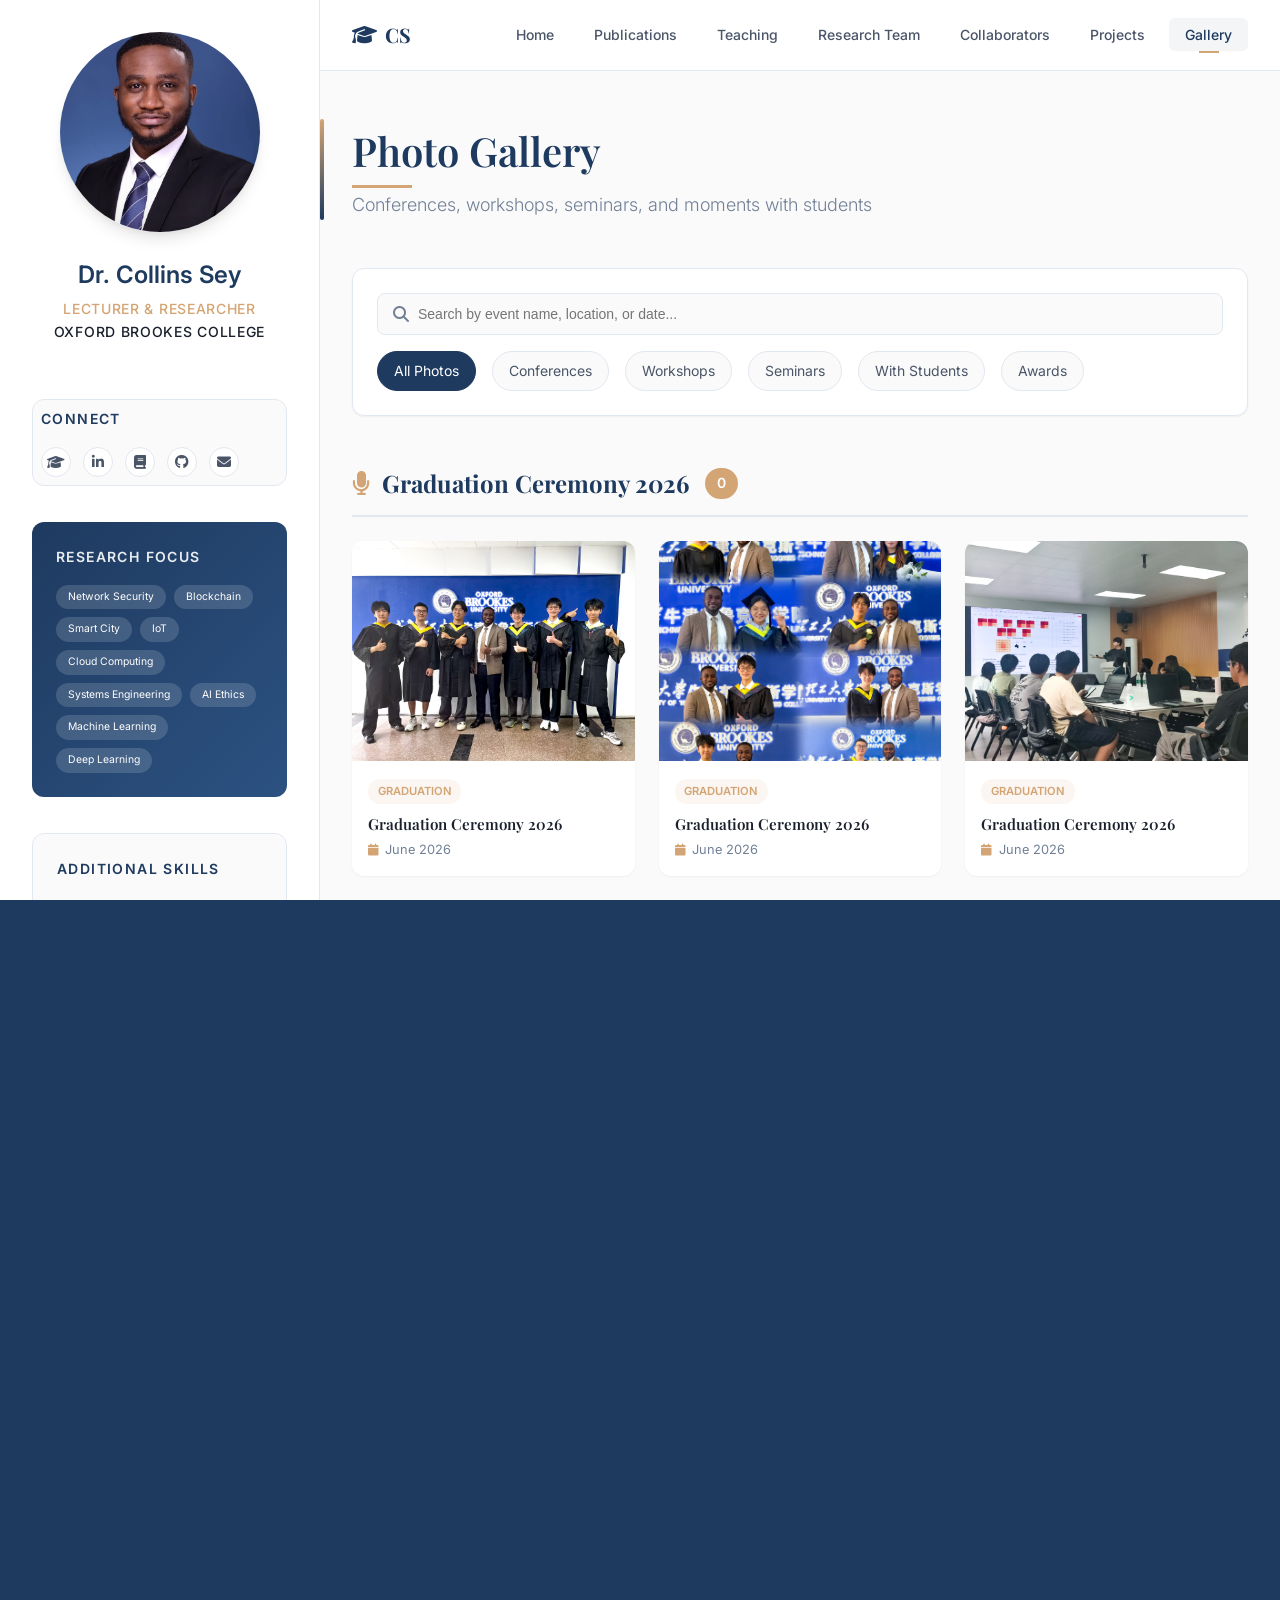
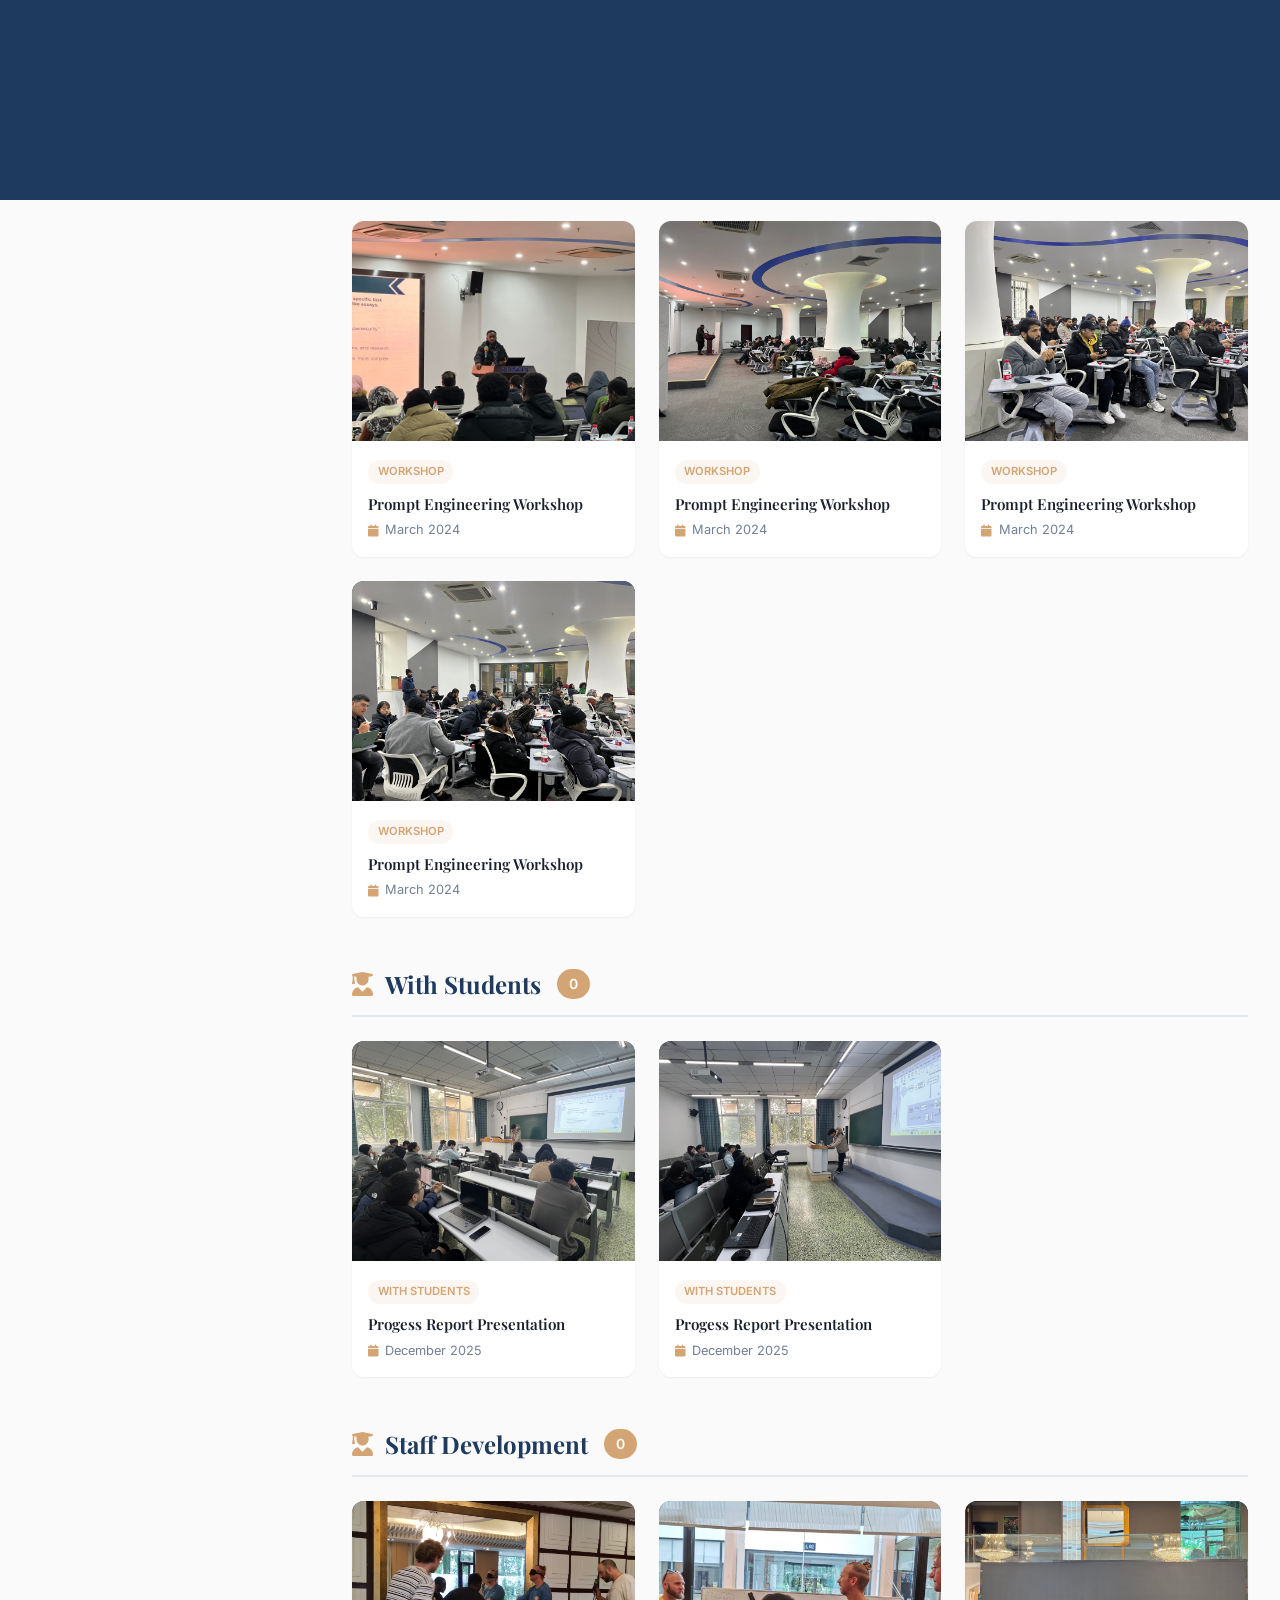
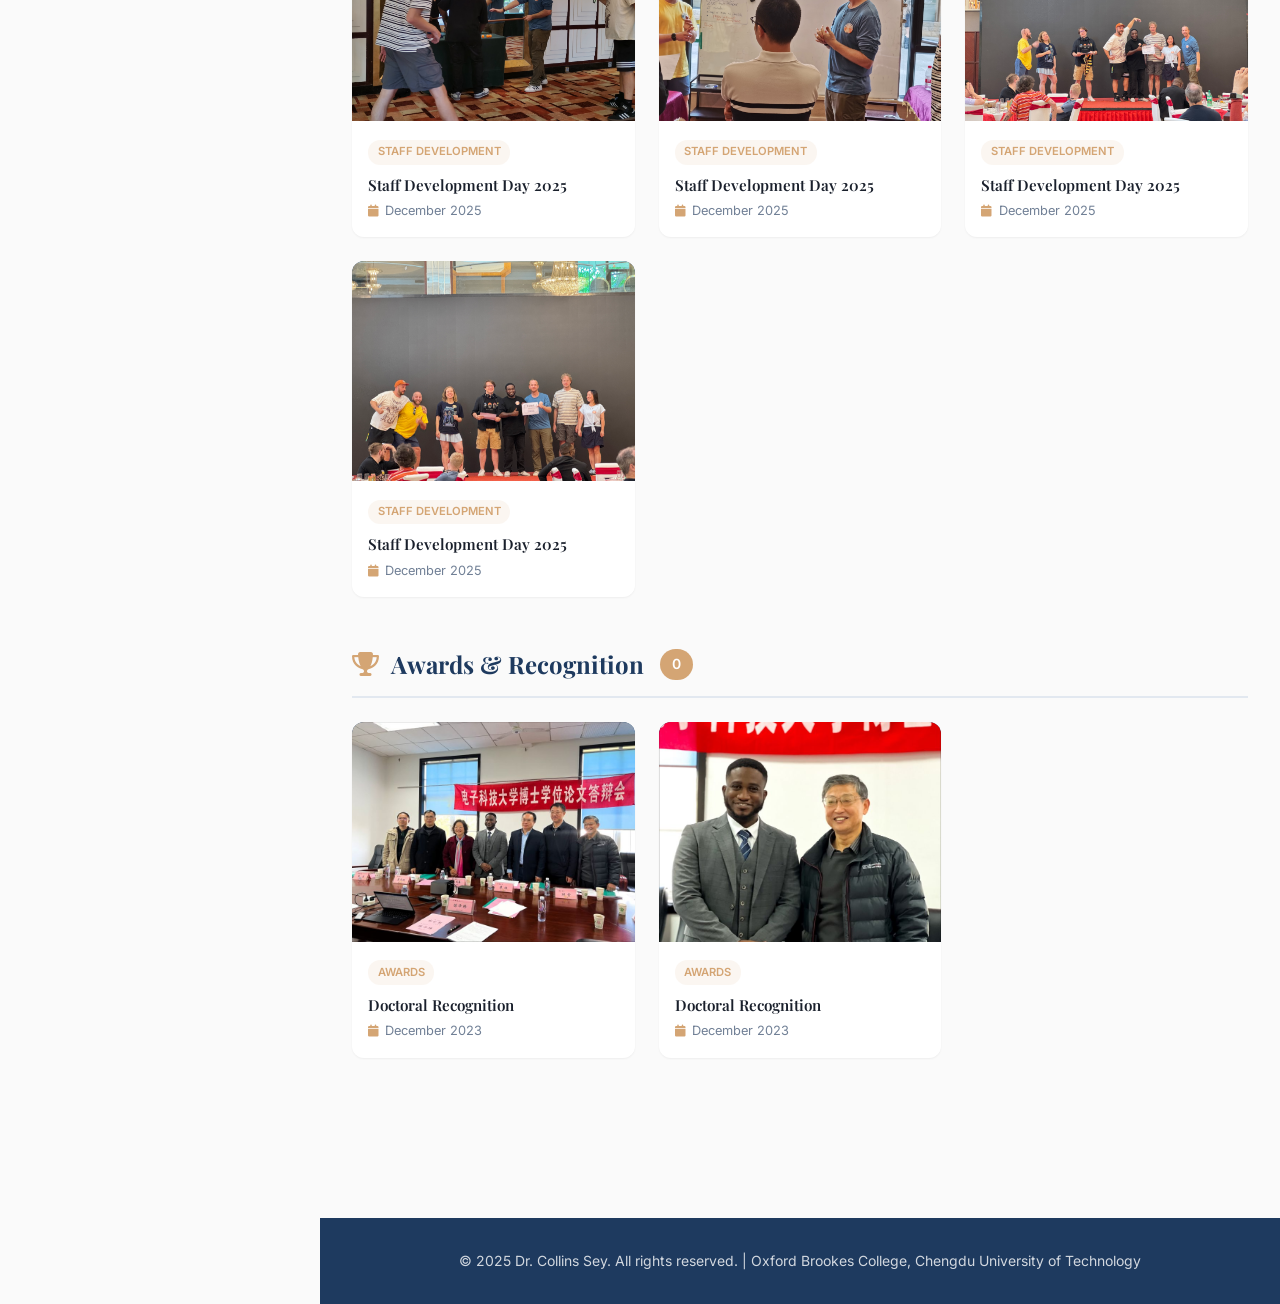
==== commit 7c4cff43: "Gallery Photo Update" ====
--- a/gallery.html
+++ b/gallery.html
@@ -1334,6 +1334,102 @@
                     </div>
                 </div>-->
 
+                <!-- Graduation 2026 Section -->
+                <div class="gallery-section" id="conferenceSection" data-category="conference">
+                    <div class="gallery-header">
+                        <h2 class="gallery-title">
+                            <i class="fas fa-microphone"></i>
+                            Graduation Ceremony 2026
+                        </h2>
+                        <span class="gallery-count" id="conferenceCount">0</span>
+                    </div>
+                    <div class="gallery-grid" id="conferenceGrid">
+                        <!-- Conference Photo 1 -->
+                        <article class="gallery-item" data-title="Graduation Ceremony 2026" data-category="graduation" data-date="Oct 2024" data-location="Chengdu, China" data-description=" " data-image="img/gallery/Graduation-2026-Students.jpg">
+                            <div class="gallery-image-container">
+                                <img src="img/gallery/Graduation-2026-Students.jpg" alt="AI_Expert_Syposium" class="gallery-image">
+                                <div class="gallery-overlay">
+                                    <div class="gallery-overlay-content">
+                                        <div class="gallery-overlay-title">Graduation Ceremony 2026</div>
+                                        <div class="gallery-overlay-date">Chengdu University of Technology, China</div>
+                                    </div>
+                                </div>
+                            </div>
+                            <div class="gallery-info">
+                                <span class="gallery-category">Graduation</span>
+                                <h3 class="gallery-item-title">Graduation Ceremony 2026</h3>
+                                <div class="gallery-item-date">
+                                    <i class="fas fa-calendar"></i>
+                                    June 2026
+                                </div>
+                            </div>
+                        </article>
+
+                        <!-- Graduation Photo 2 -->
+                        <article class="gallery-item" data-title="Graduation Ceremony 2026" data-category="graduation" data-date="Oct 2024" data-location="Chengdu, China" data-description=" " data-image="img/gallery/Graduation-2026-Students-G.jpg">
+                            <div class="gallery-image-container">
+                                <img src="img/gallery/Graduation-2026-Students-G.jpg" alt="AI_Expert_Syposium" class="gallery-image">
+                                <div class="gallery-overlay">
+                                    <div class="gallery-overlay-content">
+                                        <div class="gallery-overlay-title">Graduation Ceremony 2026</div>
+                                        <div class="gallery-overlay-date">Chengdu University of Technology, China</div>
+                                    </div>
+                                </div>
+                            </div>
+                            <div class="gallery-info">
+                                <span class="gallery-category">Graduation</span>
+                                <h3 class="gallery-item-title">Graduation Ceremony 2026</h3>
+                                <div class="gallery-item-date">
+                                    <i class="fas fa-calendar"></i>
+                                    June 2026
+                                </div>
+                            </div>
+                        </article>
+
+                        <!-- Graduation Photo 3 -->
+                        <article class="gallery-item" data-title="Graduation Ceremony 2026" data-category="graduation" data-date="Oct 2024" data-location="Chengdu, China" data-description=" " data-image="img/gallery/Cohort 2025-2026 Final Presentation.jpg">
+                            <div class="gallery-image-container">
+                                <img src="img/gallery/Cohort 2025-2026 Final Presentation.jpg" alt="AI_Expert_Syposium" class="gallery-image">
+                                <div class="gallery-overlay">
+                                    <div class="gallery-overlay-content">
+                                        <div class="gallery-overlay-title">Graduation Ceremony 2026</div>
+                                        <div class="gallery-overlay-date">Chengdu University of Technology, China</div>
+                                    </div>
+                                </div>
+                            </div>
+                            <div class="gallery-info">
+                                <span class="gallery-category">Graduation</span>
+                                <h3 class="gallery-item-title">Graduation Ceremony 2026</h3>
+                                <div class="gallery-item-date">
+                                    <i class="fas fa-calendar"></i>
+                                    June 2026
+                                </div>
+                            </div>
+                        </article>
+                        <article class="gallery-item" data-title="Graduation Ceremony 2026" data-category="graduation" data-date="Oct 2024" data-location="Chengdu, China" data-description=" " data-image="img/gallery/Cohort 2025-2026 Final Presentation-Group.jpg">
+                            <div class="gallery-image-container">
+                                <img src="img/gallery/Cohort 2025-2026 Final Presentation-Group.jpg" alt="AI_Expert_Syposium" class="gallery-image">
+                                <div class="gallery-overlay">
+                                    <div class="gallery-overlay-content">
+                                        <div class="gallery-overlay-title">Graduation Ceremony 2026</div>
+                                        <div class="gallery-overlay-date">Chengdu University of Technology, China</div>
+                                    </div>
+                                </div>
+                            </div>
+                            <div class="gallery-info">
+                                <span class="gallery-category">Graduation</span>
+                                <h3 class="gallery-item-title">Graduation Ceremony 2026</h3>
+                                <div class="gallery-item-date">
+                                    <i class="fas fa-calendar"></i>
+                                    June 2026
+                                </div>
+                            </div>
+                        </article>
+                    </div>
+                </div>
+
+                <!--###################################################################################################-->
+
                 <!-- Conferences Section -->
                 <div class="gallery-section" id="conferenceSection" data-category="conference">
                     <div class="gallery-header">
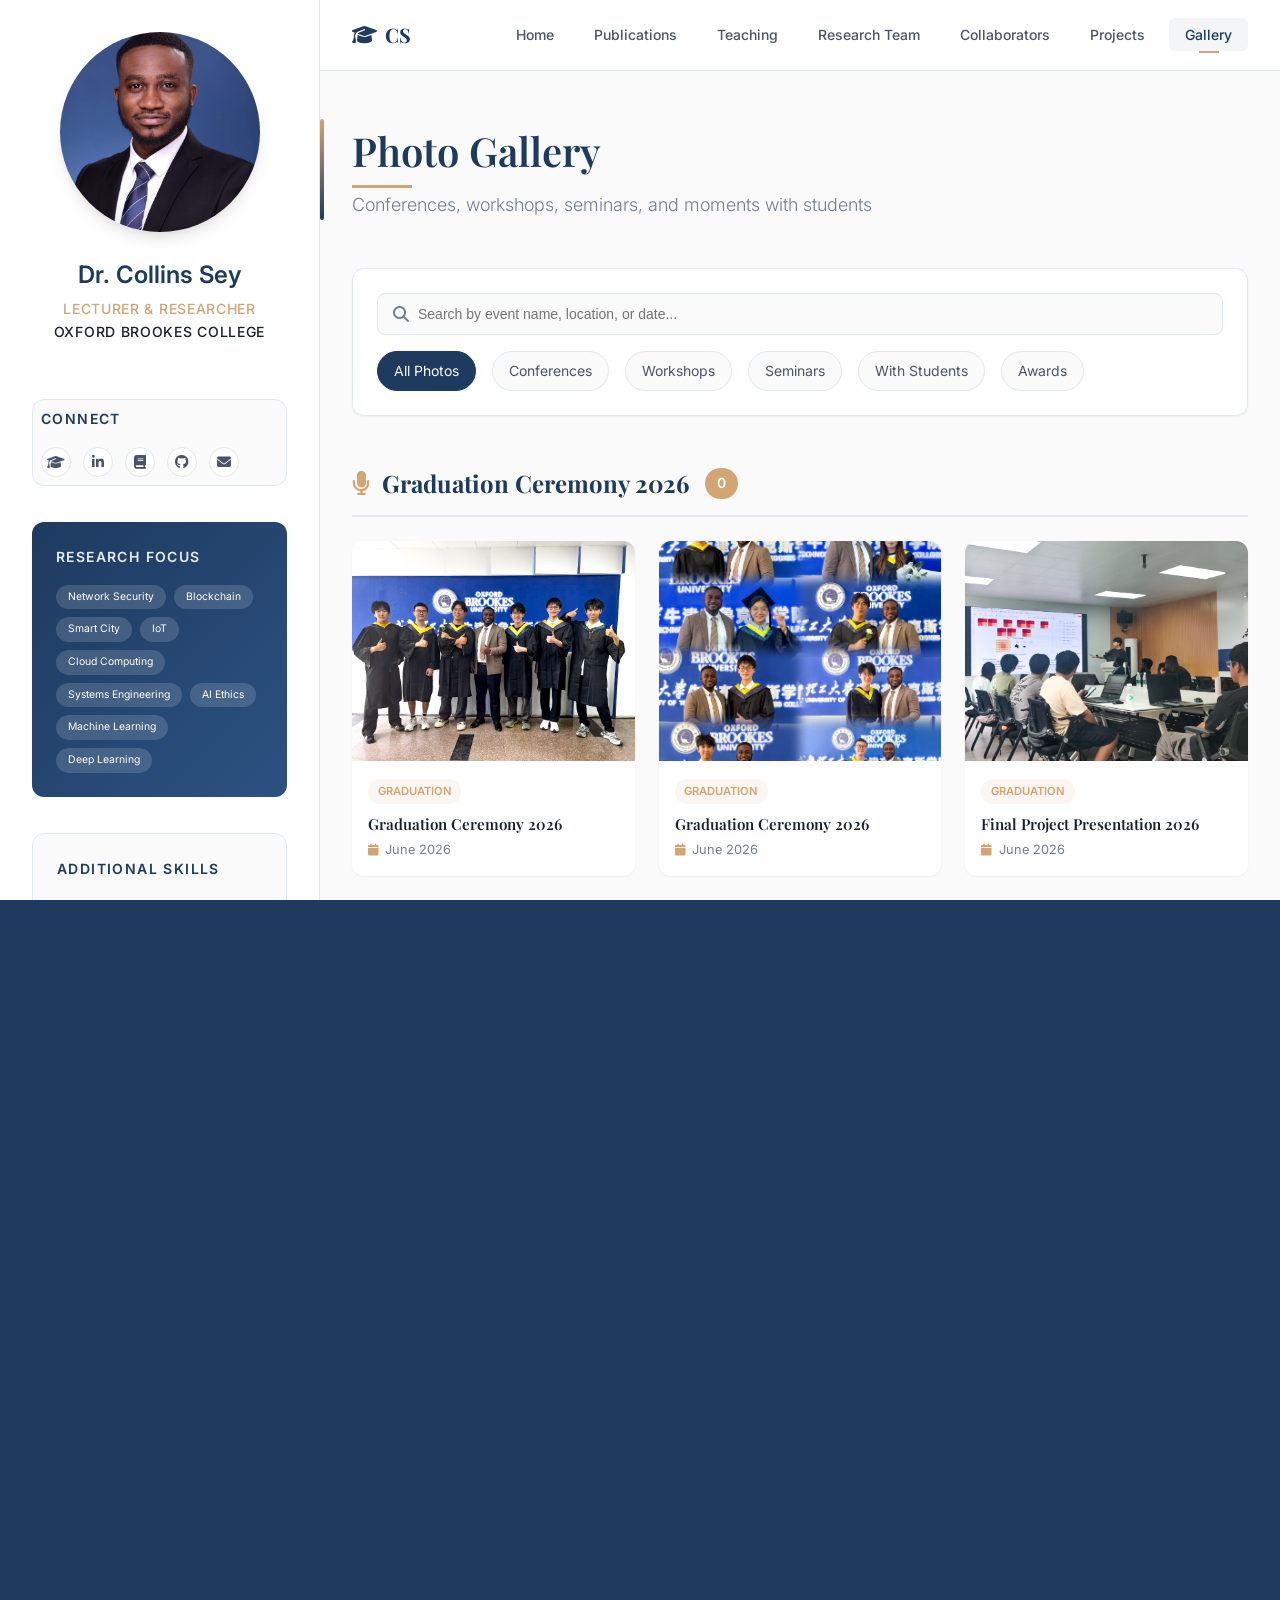
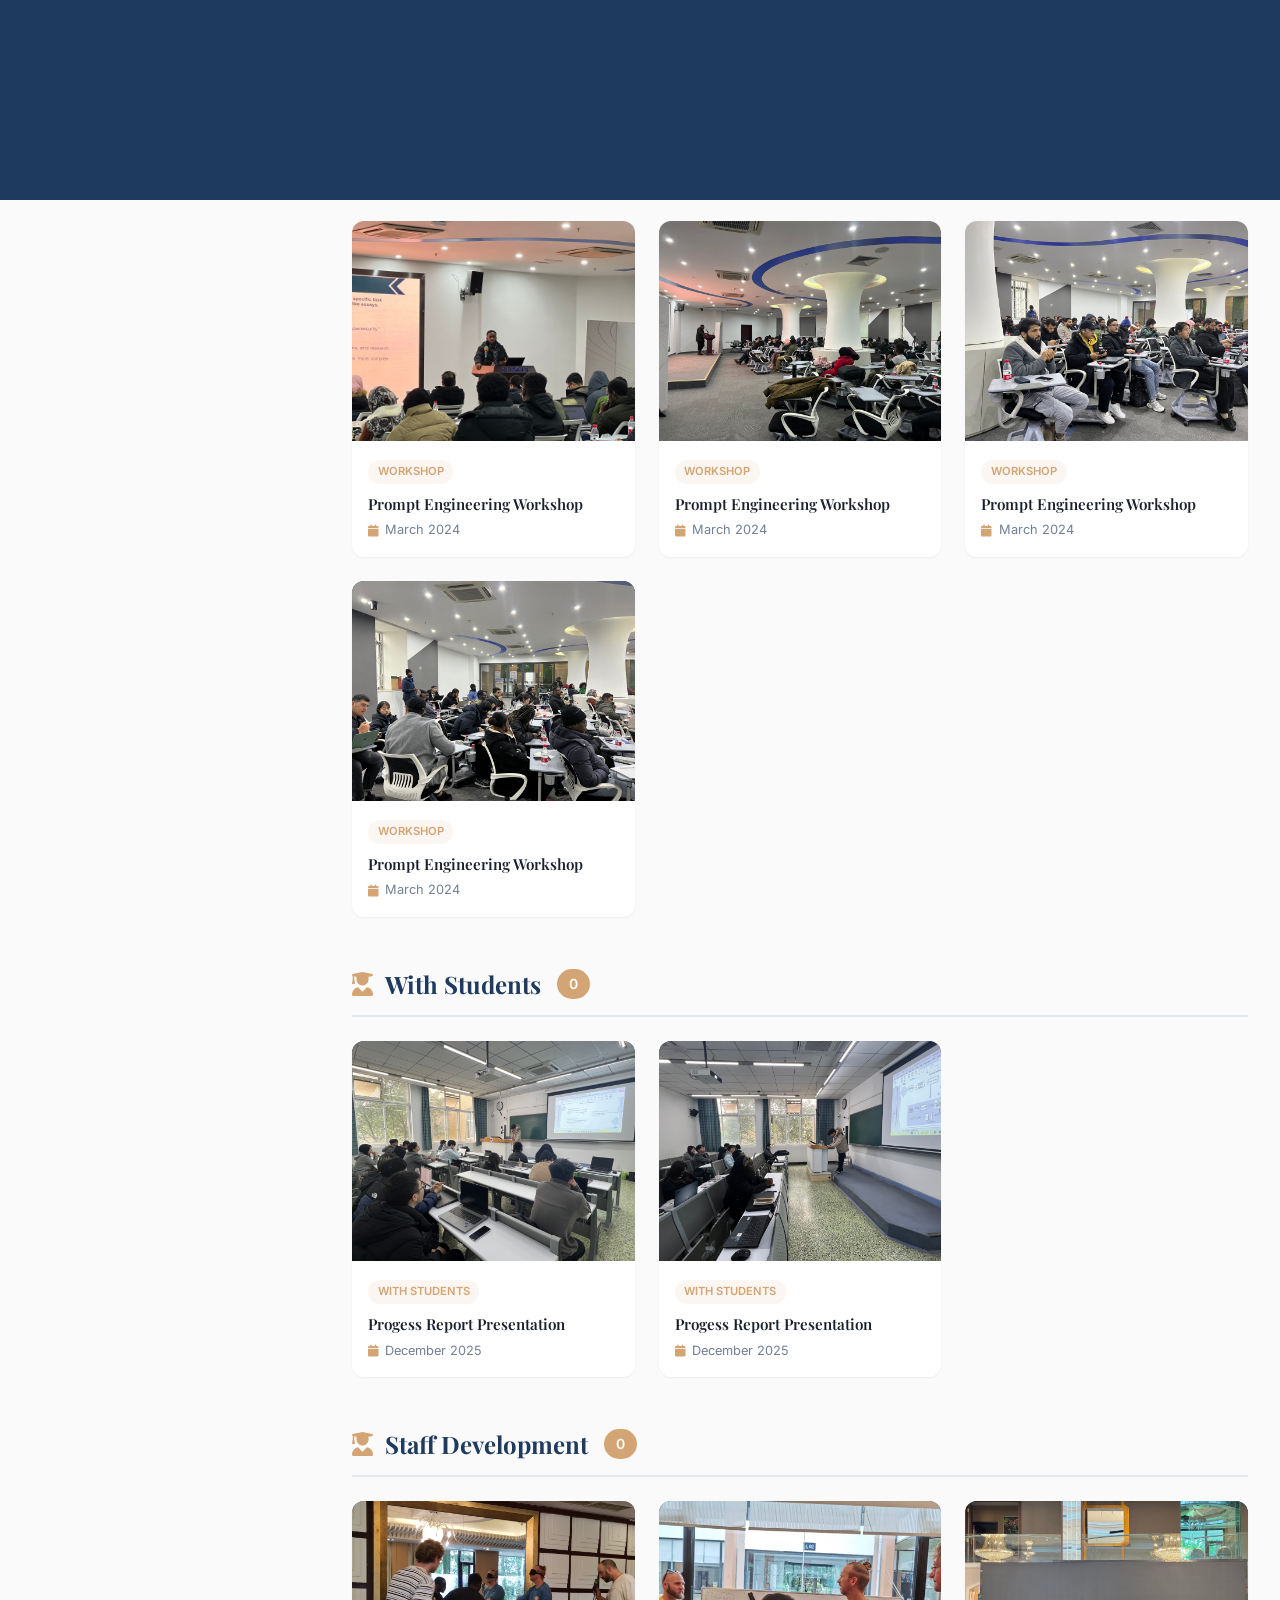
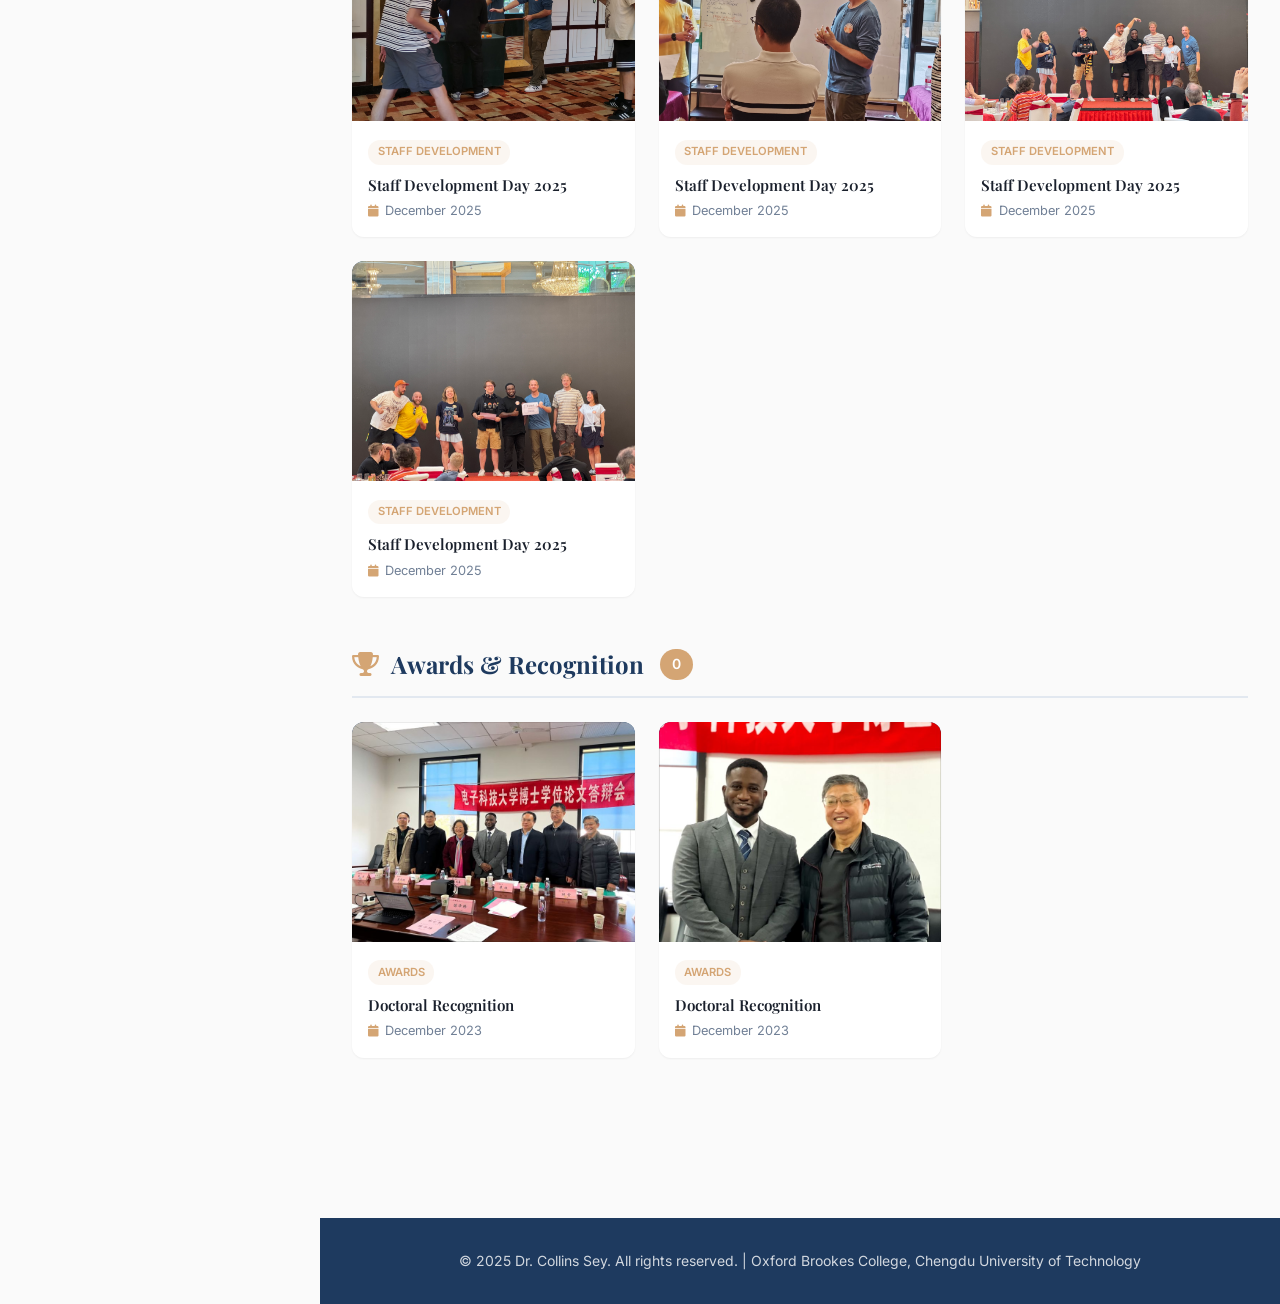
==== commit eac2f9c6: "Students Update" ====
--- a/gallery.html
+++ b/gallery.html
@@ -1392,14 +1392,14 @@
                                 <img src="img/gallery/Cohort 2025-2026 Final Presentation.jpg" alt="AI_Expert_Syposium" class="gallery-image">
                                 <div class="gallery-overlay">
                                     <div class="gallery-overlay-content">
-                                        <div class="gallery-overlay-title">Graduation Ceremony 2026</div>
+                                        <div class="gallery-overlay-title">Final Project Presentation 2026</div>
                                         <div class="gallery-overlay-date">Chengdu University of Technology, China</div>
                                     </div>
                                 </div>
                             </div>
                             <div class="gallery-info">
                                 <span class="gallery-category">Graduation</span>
-                                <h3 class="gallery-item-title">Graduation Ceremony 2026</h3>
+                                <h3 class="gallery-item-title">Final Project Presentation 2026</h3>
                                 <div class="gallery-item-date">
                                     <i class="fas fa-calendar"></i>
                                     June 2026
@@ -1411,14 +1411,14 @@
                                 <img src="img/gallery/Cohort 2025-2026 Final Presentation-Group.jpg" alt="AI_Expert_Syposium" class="gallery-image">
                                 <div class="gallery-overlay">
                                     <div class="gallery-overlay-content">
-                                        <div class="gallery-overlay-title">Graduation Ceremony 2026</div>
+                                        <div class="gallery-overlay-title">Final Project Presentation 2026</div>
                                         <div class="gallery-overlay-date">Chengdu University of Technology, China</div>
                                     </div>
                                 </div>
                             </div>
                             <div class="gallery-info">
                                 <span class="gallery-category">Graduation</span>
-                                <h3 class="gallery-item-title">Graduation Ceremony 2026</h3>
+                                <h3 class="gallery-item-title">Final Project Presentation 2026</h3>
                                 <div class="gallery-item-date">
                                     <i class="fas fa-calendar"></i>
                                     June 2026
